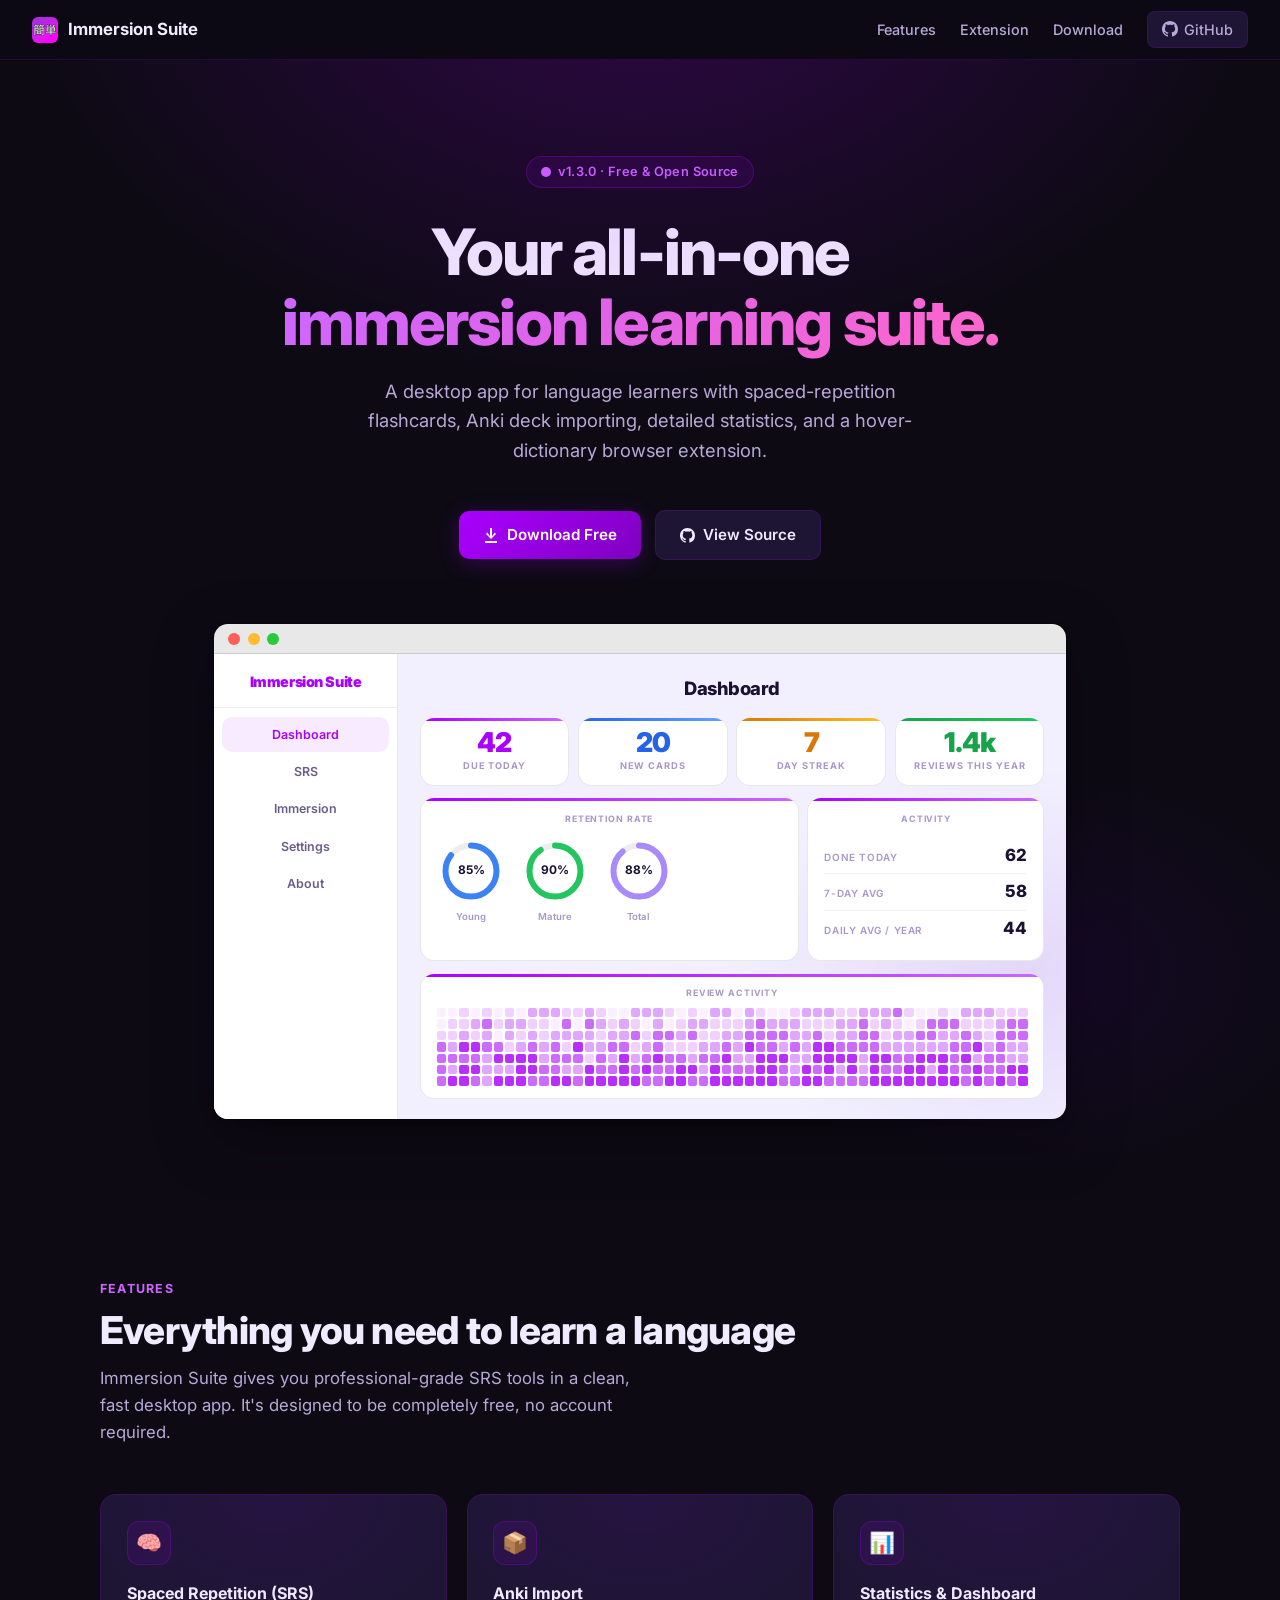
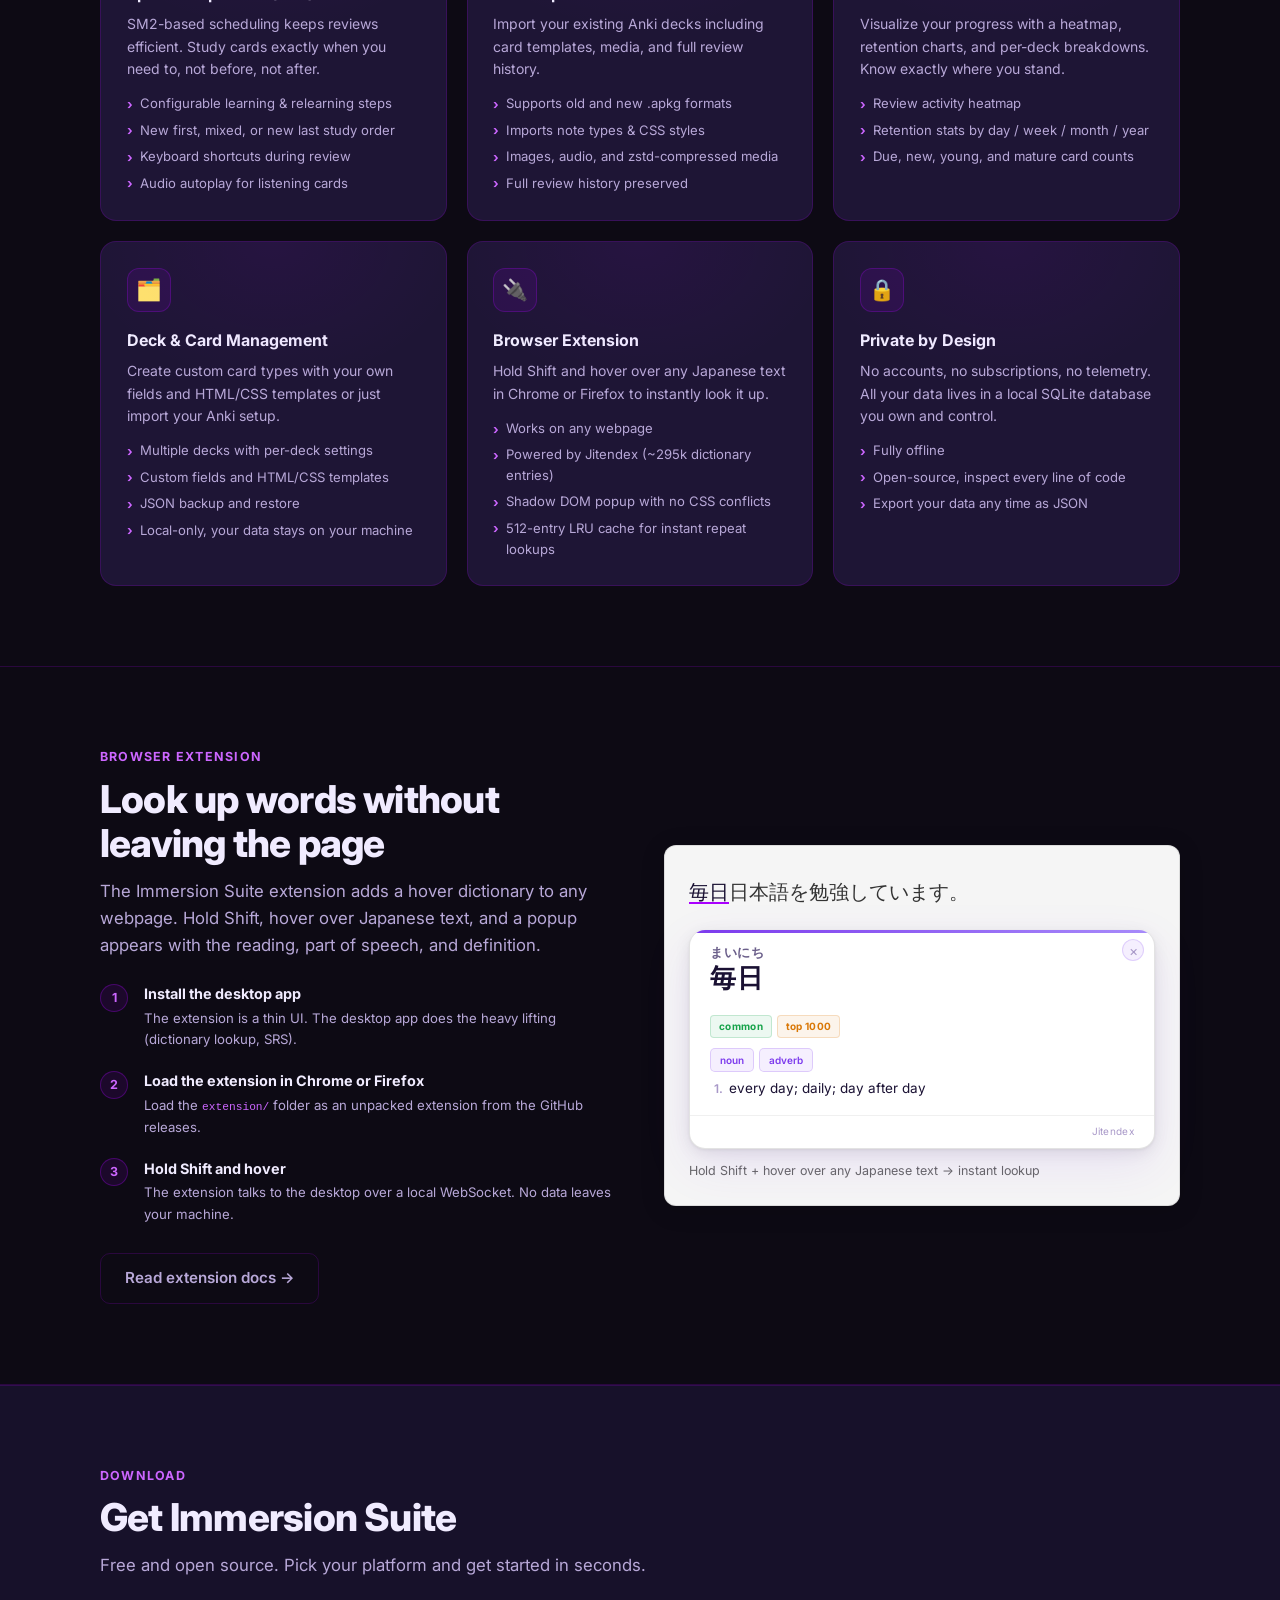
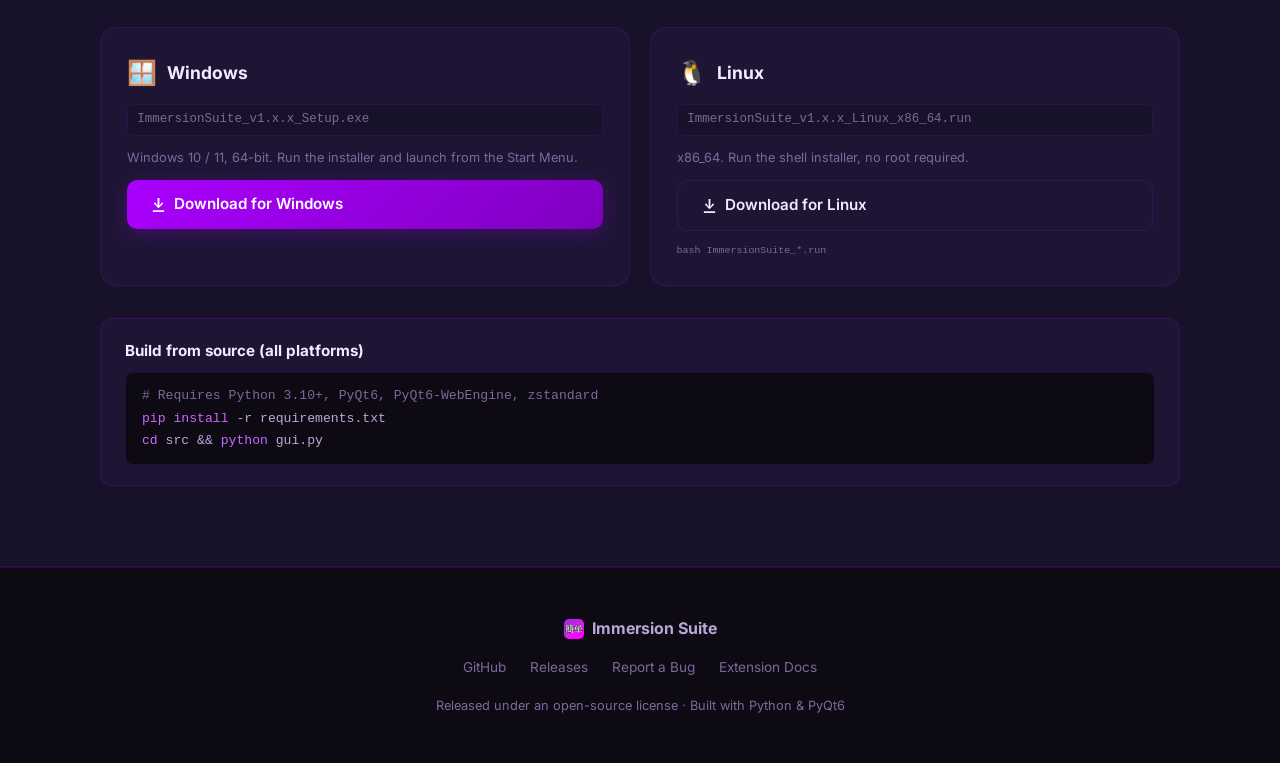
==== docs/index.html @ d0bc70f0 "Add docs site, enable two-button review, update UI Prepare v1.3.0 release: add a full docs site (doc" ====
<!DOCTYPE html>
<html lang="en">
<head>
  <meta charset="UTF-8" />
  <meta name="viewport" content="width=device-width, initial-scale=1.0" />
  <title>Immersion Suite: SRS &amp; Dictionary for Language Learners</title>
  <meta name="description" content="A free, open-source desktop app for language learners. Spaced-repetition flashcards, Anki import, statistics, and a hover dictionary browser extension." />
  <link rel="icon" href="icon.png" type="image/png" />
  <link rel="preconnect" href="https://fonts.googleapis.com" />
  <link rel="preconnect" href="https://fonts.gstatic.com" crossorigin />
  <link href="https://fonts.googleapis.com/css2?family=Inter:wght@400;500;600;700;800&display=swap" rel="stylesheet" />
  <style>
    :root {
      --accent:       #aa00ff;
      --accent-dark:  #7f00bf;
      --accent-light: #cc66ff;
      --accent-dim:   rgba(170, 0, 255, 0.10);
      --accent-glow:  rgba(170, 0, 255, 0.25);
      --bg:           #0d0a14;
      --bg-surface:   #17112a;
      --bg-card:      #1e1535;
      --bg-card-hover:#251a3e;
      --border:       rgba(170, 0, 255, 0.18);
      --text-1:       #f0ebff;
      --text-2:       #b8a8d8;
      --text-3:       #7a6a9a;
      --green:        #22c55e;
      --blue:         #60a5fa;
      --amber:        #fbbf24;
    }

    *, *::before, *::after { box-sizing: border-box; margin: 0; padding: 0; }

    html { scroll-behavior: smooth; }

    body {
      font-family: 'Inter', system-ui, sans-serif;
      background: var(--bg);
      color: var(--text-1);
      line-height: 1.6;
      -webkit-font-smoothing: antialiased;
    }

    a { color: var(--accent-light); text-decoration: none; }
    a:hover { text-decoration: underline; }

    /* ── NAV ── */
    nav {
      position: sticky;
      top: 0;
      z-index: 100;
      display: flex;
      align-items: center;
      justify-content: space-between;
      padding: 0 2rem;
      height: 60px;
      background: rgba(13, 10, 20, 0.85);
      backdrop-filter: blur(14px);
      -webkit-backdrop-filter: blur(14px);
      border-bottom: 1px solid var(--border);
    }

    .nav-brand {
      display: flex;
      align-items: center;
      gap: 0.6rem;
      font-weight: 700;
      font-size: 1.05rem;
      color: var(--text-1);
      text-decoration: none;
    }
    .nav-brand:hover { text-decoration: none; }

    .nav-links {
      display: flex;
      align-items: center;
      gap: 1.5rem;
      list-style: none;
    }
    .nav-links a {
      color: var(--text-2);
      font-size: 0.9rem;
      font-weight: 500;
      transition: color 0.15s;
    }
    .nav-links a:hover { color: var(--text-1); text-decoration: none; }

    .nav-github {
      display: flex;
      align-items: center;
      gap: 0.4rem;
      background: var(--bg-card);
      border: 1px solid var(--border);
      border-radius: 8px;
      padding: 0.35rem 0.85rem;
      font-size: 0.85rem;
      color: var(--text-2) !important;
      transition: border-color 0.15s, color 0.15s;
    }
    .nav-github:hover { border-color: var(--accent); color: var(--text-1) !important; }

    /* ── HERO ── */
    .hero {
      position: relative;
      overflow: hidden;
      text-align: center;
      padding: 6rem 1.5rem 5rem;
    }

    .hero-glow {
      position: absolute;
      inset: 0;
      background:
        radial-gradient(ellipse 70% 55% at 50% -10%, rgba(170, 0, 255, 0.22) 0%, transparent 70%),
        radial-gradient(ellipse 40% 30% at 80% 80%, rgba(100, 0, 200, 0.10) 0%, transparent 60%);
      pointer-events: none;
    }

    .hero-badge {
      display: inline-flex;
      align-items: center;
      gap: 0.4rem;
      background: var(--accent-dim);
      border: 1px solid rgba(170, 0, 255, 0.3);
      border-radius: 100px;
      padding: 0.3rem 0.9rem;
      font-size: 0.8rem;
      font-weight: 600;
      color: var(--accent-light);
      letter-spacing: 0.03em;
      margin-bottom: 1.8rem;
    }

    .hero h1 {
      font-size: clamp(2.4rem, 6vw, 4rem);
      font-weight: 800;
      line-height: 1.1;
      letter-spacing: -0.03em;
      margin-bottom: 1.2rem;
    }

    .hero h1 span {
      background: linear-gradient(135deg, var(--accent-light) 0%, #ff66cc 100%);
      -webkit-background-clip: text;
      -webkit-text-fill-color: transparent;
      background-clip: text;
    }

    .hero-sub {
      font-size: 1.15rem;
      color: var(--text-2);
      max-width: 560px;
      margin: 0 auto 2.8rem;
    }

    .btn-row {
      display: flex;
      align-items: center;
      justify-content: center;
      flex-wrap: wrap;
      gap: 0.9rem;
    }

    .btn {
      display: inline-flex;
      align-items: center;
      gap: 0.5rem;
      border-radius: 10px;
      padding: 0.75rem 1.5rem;
      font-size: 0.95rem;
      font-weight: 600;
      cursor: pointer;
      transition: transform 0.15s, box-shadow 0.15s, background 0.15s;
      text-decoration: none !important;
      border: none;
    }
    .btn:hover { transform: translateY(-2px); text-decoration: none !important; }

    .btn-primary {
      background: linear-gradient(135deg, var(--accent) 0%, #7f00bf 100%);
      color: #fff;
      box-shadow: 0 4px 20px var(--accent-glow);
    }
    .btn-primary:hover { box-shadow: 0 6px 28px rgba(170, 0, 255, 0.45); }

    .btn-secondary {
      background: var(--bg-card);
      color: var(--text-1);
      border: 1px solid var(--border);
    }
    .btn-secondary:hover { border-color: var(--accent); background: var(--bg-card-hover); }

    .btn-ghost {
      background: transparent;
      color: var(--text-2);
      border: 1px solid var(--border);
    }
    .btn-ghost:hover { color: var(--text-1); border-color: var(--text-3); }

    /* ── APP PREVIEW ── */
    .preview-wrap {
      margin: 4rem auto 0;
      max-width: 900px;
      padding: 0 1.5rem;
    }

    /* Outer window chrome */
    .preview-card {
      border-radius: 14px;
      overflow: hidden;
      box-shadow: 0 2px 6px rgba(0,0,0,0.10), 0 20px 60px rgba(0,0,0,0.38), 0 0 0 1px rgba(0,0,0,0.14);
    }

    .preview-bar {
      background: #e8e8e8;
      border-bottom: 1px solid rgba(0,0,0,0.12);
      padding: 0.52rem 0.9rem;
      display: flex;
      align-items: center;
      gap: 0.45rem;
    }

    .preview-dot { width: 12px; height: 12px; border-radius: 50%; }
    .dot-red   { background: #ff5f57; }
    .dot-amber { background: #febc2e; }
    .dot-green { background: #28c840; }

    /* App shell: sidebar + main */
    .preview-body {
      display: grid;
      grid-template-columns: 184px 1fr;
      min-height: 340px;
      background: #f2f0ff; /* real --bg */
    }

    /* Sidebar: white, right border */
    .preview-sidebar {
      background: #ffffff;
      border-right: 1.5px solid rgba(0,0,0,0.09);
      display: flex;
      flex-direction: column;
      overflow: hidden;
    }

    .preview-brand {
      font-size: 0.9rem;
      font-weight: 900;
      color: #aa00ff;
      letter-spacing: -0.03em;
      padding: 1rem 1rem 0.85rem;
      border-bottom: 1.5px solid rgba(0,0,0,0.07);
    }

    .preview-nav {
      padding: 0.6rem 0.5rem;
      display: flex;
      flex-direction: column;
      gap: 2px;
    }

    .preview-nav-item {
      border-radius: 10px;
      padding: 0.48rem 0.7rem;
      font-size: 0.78rem;
      font-weight: 600;
      color: #6b5f8a;
    }
    .preview-nav-item.active {
      background: rgba(170,0,255,0.08);
      color: #aa00ff;
    }

    /* Main content area */
    .preview-main {
      padding: 1.25rem 1.35rem;
      display: flex;
      flex-direction: column;
      gap: 0.8rem;
      overflow: hidden;
    }

    .preview-page-title {
      font-size: 1.15rem;
      font-weight: 800;
      color: #1a1133;
      letter-spacing: -0.03em;
      margin-bottom: 0.1rem;
    }

    /* KPI grid */
    .preview-kpi-grid {
      display: grid;
      grid-template-columns: repeat(4, 1fr);
      gap: 0.55rem;
    }

    .preview-kpi {
      background: #ffffff;
      border: 1.5px solid rgba(0,0,0,0.09);
      border-top: none;
      border-radius: 14px;
      padding: 0.7rem 0.85rem 0.65rem;
      position: relative;
      overflow: hidden;
    }
    .preview-kpi::before {
      content: '';
      position: absolute;
      top: 0; left: 0; right: 0;
      height: 3px;
      background: linear-gradient(90deg, var(--strip-a), var(--strip-b));
      border-radius: 14px 14px 0 0;
    }
    .preview-kpi.c-purple { --strip-a:#aa00ff; --strip-b:#cc66ff; }
    .preview-kpi.c-blue   { --strip-a:#2563eb; --strip-b:#60a5fa; }
    .preview-kpi.c-amber  { --strip-a:#d97706; --strip-b:#fbbf24; }
    .preview-kpi.c-green  { --strip-a:#16a34a; --strip-b:#22c55e; }

    .preview-kpi-val {
      font-size: 1.7rem;
      font-weight: 900;
      letter-spacing: -0.04em;
      line-height: 1;
      margin-bottom: 0.2rem;
    }
    .c-purple .preview-kpi-val { color: #aa00ff; }
    .c-blue   .preview-kpi-val { color: #2563eb; }
    .c-amber  .preview-kpi-val { color: #d97706; }
    .c-green  .preview-kpi-val { color: #16a34a; }

    .preview-kpi-label {
      font-size: 0.58rem;
      font-weight: 700;
      text-transform: uppercase;
      letter-spacing: 0.1em;
      color: #a898c8;
    }

    /* Two-column card row */
    .preview-card-row {
      display: grid;
      grid-template-columns: 1.6fr 1fr;
      gap: 0.55rem;
      flex: 1;
    }

    .preview-dash-card {
      background: #ffffff;
      border: 1.5px solid rgba(0,0,0,0.09);
      border-top: none;
      border-radius: 14px;
      padding: 0.85rem 1rem;
      position: relative;
      overflow: hidden;
    }
    .preview-dash-card::before {
      content: '';
      position: absolute;
      top: 0; left: 0; right: 0;
      height: 3px;
      background: linear-gradient(90deg, #aa00ff, #cc66ff);
      border-radius: 14px 14px 0 0;
    }

    .preview-card-title {
      font-size: 0.55rem;
      font-weight: 700;
      text-transform: uppercase;
      letter-spacing: 0.1em;
      color: #a898c8;
      margin-bottom: 0.7rem;
    }

    /* Retention rings */
    .preview-rings {
      display: flex;
      gap: 1rem;
      align-items: flex-start;
    }

    .preview-ring-wrap {
      display: flex;
      flex-direction: column;
      align-items: center;
      gap: 0.25rem;
    }

    .preview-ring-label {
      font-size: 0.6rem;
      color: #a898c8;
      font-weight: 600;
    }

    /* Activity card rows */
    .preview-activity-row {
      display: flex;
      justify-content: space-between;
      align-items: baseline;
      padding: 0.28rem 0;
      border-bottom: 1px solid rgba(0,0,0,0.05);
    }
    .preview-activity-row:last-child { border-bottom: none; }

    .preview-act-val {
      font-size: 1.05rem;
      font-weight: 800;
      color: #1a1133;
    }

    .preview-act-label {
      font-size: 0.62rem;
      color: #a898c8;
      font-weight: 600;
      text-transform: uppercase;
      letter-spacing: 0.06em;
    }

    /* Heatmap at bottom */
    .preview-heatmap-card {
      background: #ffffff;
      border: 1.5px solid rgba(0,0,0,0.09);
      border-top: none;
      border-radius: 14px;
      padding: 0.75rem 1rem;
      position: relative;
      overflow: hidden;
    }
    .preview-heatmap-card::before {
      content: '';
      position: absolute;
      top: 0; left: 0; right: 0;
      height: 3px;
      background: linear-gradient(90deg, #aa00ff, #cc66ff);
      border-radius: 14px 14px 0 0;
    }

    .preview-heatmap-label {
      font-size: 0.55rem;
      font-weight: 700;
      text-transform: uppercase;
      letter-spacing: 0.1em;
      color: #a898c8;
      margin-bottom: 0.5rem;
    }

    .heatmap-grid {
      display: grid;
      grid-template-columns: repeat(52, 1fr);
      gap: 2px;
    }

    .hm-cell {
      aspect-ratio: 1;
      border-radius: 2px;
      background: rgba(170,0,255,0.06);
    }

    /* ── SECTION ── */
    .section {
      padding: 5rem 1.5rem;
    }

    .section-inner {
      max-width: 1080px;
      margin: 0 auto;
    }

    .section-label {
      font-size: 0.78rem;
      font-weight: 700;
      letter-spacing: 0.1em;
      text-transform: uppercase;
      color: var(--accent-light);
      margin-bottom: 0.6rem;
    }

    .section-title {
      font-size: clamp(1.7rem, 3.5vw, 2.4rem);
      font-weight: 800;
      letter-spacing: -0.02em;
      line-height: 1.15;
      margin-bottom: 0.8rem;
    }

    .section-desc {
      color: var(--text-2);
      font-size: 1.05rem;
      max-width: 560px;
      margin-bottom: 3rem;
    }

    /* ── FEATURE GRID ── */
    .feature-grid {
      display: grid;
      grid-template-columns: repeat(auto-fit, minmax(260px, 1fr));
      gap: 1.25rem;
    }

    .feature-card {
      background: var(--bg-card);
      border: 1px solid var(--border);
      border-radius: 16px;
      padding: 1.6rem;
      transition: border-color 0.2s, background 0.2s, transform 0.2s;
      position: relative;
      overflow: hidden;
    }
    .feature-card::before {
      content: '';
      position: absolute;
      inset: 0;
      background: radial-gradient(ellipse 80% 60% at 50% 0%, rgba(170,0,255,0.06) 0%, transparent 70%);
      pointer-events: none;
    }
    .feature-card:hover {
      border-color: rgba(170,0,255,0.35);
      background: var(--bg-card-hover);
      transform: translateY(-3px);
    }

    .feature-icon {
      width: 44px; height: 44px;
      border-radius: 12px;
      background: var(--accent-dim);
      border: 1px solid rgba(170,0,255,0.25);
      display: flex;
      align-items: center;
      justify-content: center;
      font-size: 1.3rem;
      margin-bottom: 1rem;
    }

    .feature-title {
      font-size: 1rem;
      font-weight: 700;
      color: var(--text-1);
      margin-bottom: 0.45rem;
    }

    .feature-desc {
      font-size: 0.875rem;
      color: var(--text-2);
      line-height: 1.6;
    }

    .feature-list {
      list-style: none;
      margin-top: 0.8rem;
      display: flex;
      flex-direction: column;
      gap: 0.3rem;
    }
    .feature-list li {
      font-size: 0.82rem;
      color: var(--text-2);
      display: flex;
      align-items: flex-start;
      gap: 0.45rem;
    }
    .feature-list li::before {
      content: '›';
      color: var(--accent-light);
      font-weight: 700;
      flex-shrink: 0;
      margin-top: 0.05em;
    }

    /* ── EXTENSION SECTION ── */
    .ext-grid {
      display: grid;
      grid-template-columns: 1fr 1fr;
      gap: 3rem;
      align-items: center;
    }

    /* Demo context area around the popup */
    .ext-demo {
      background: #f5f5f5;
      border: 1px solid rgba(0,0,0,0.10);
      border-radius: 12px;
      padding: 1.5rem;
      box-shadow: 0 4px 24px rgba(0,0,0,0.15);
      font-family: 'Inter', system-ui, sans-serif;
    }

    .ext-demo-text {
      font-size: 1.25rem;
      line-height: 2.2;
      color: #333;
      margin-bottom: 1rem;
    }

    .ext-demo-text .highlight {
      color: #1a1133;
      text-decoration: underline;
      text-decoration-color: #aa00ff;
      text-underline-offset: 3px;
      cursor: default;
    }

    /* The real popup matches POPUP_CSS from content.js exactly */
    .popup-mock {
      background: #ffffff;
      border: 1.5px solid rgba(0,0,0,0.11);
      border-top: none;
      border-radius: 16px;
      overflow: hidden;
      box-shadow:
        0 1px 3px rgba(0,0,0,0.06),
        0 4px 16px rgba(0,0,0,0.08),
        0 16px 48px rgba(124,58,237,0.10);
      position: relative;
      font-size: 14px;
      color: #1a1133;
    }
    .popup-mock::before {
      content: '';
      position: absolute;
      top: 0; left: 0; right: 0;
      height: 3px;
      background: linear-gradient(90deg, #7c3aed, #a78bfa);
    }

    .popup-entry {
      padding: 14px 20px 16px;
    }

    .popup-close {
      position: absolute;
      top: 9px; right: 10px;
      width: 22px; height: 22px;
      background: rgba(124,58,237,0.08);
      border: 1px solid rgba(124,58,237,0.18);
      border-radius: 50%;
      color: #a898c8;
      font-size: 14px;
      line-height: 22px;
      text-align: center;
      cursor: default;
    }

    .popup-kanji-row {
      display: flex;
      align-items: flex-end;
      gap: 10px;
      margin-bottom: 8px;
    }

    .popup-headword {
      font-size: 26px;
      font-weight: 700;
      color: #1a1133;
      letter-spacing: 0.02em;
      line-height: 2.2;
    }

    .popup-headword ruby {
      ruby-position: over;
    }

    .popup-headword ruby rt {
      font-size: 13px;
      font-weight: 600;
      color: #6b5f8a;
      letter-spacing: 0.04em;
      margin-bottom: 6px;
    }

    .popup-reason {
      display: inline-block;
      padding: 2px 8px 3px;
      font-size: 10px;
      font-weight: 600;
      color: #7c3aed;
      background: rgba(124,58,237,0.08);
      border: 1px solid rgba(124,58,237,0.18);
      border-radius: 5px;
      letter-spacing: 0.03em;
    }

    .popup-tags {
      display: flex;
      gap: 5px;
      margin-bottom: 10px;
    }

    .popup-tag {
      font-size: 10px;
      font-weight: 700;
      padding: 2px 8px 3px;
      border-radius: 4px;
      letter-spacing: 0.03em;
    }
    .popup-tag.common { color: #16a34a; background: rgba(22,163,74,0.08); border: 1px solid rgba(22,163,74,0.20); }
    .popup-tag.freq   { color: #d97706; background: rgba(217,119,6,0.08);  border: 1px solid rgba(217,119,6,0.20); }

    .popup-pos-row {
      display: flex;
      gap: 5px;
      margin-bottom: 6px;
    }

    .popup-pos {
      font-size: 10px;
      font-weight: 600;
      color: #7c3aed;
      padding: 3px 9px;
      background: rgba(124,58,237,0.08);
      border: 1px solid rgba(124,58,237,0.20);
      border-radius: 5px;
      text-transform: lowercase;
    }

    .popup-gloss-list {
      display: flex;
      flex-direction: column;
      gap: 2px;
    }

    .popup-gloss {
      font-size: 13.5px;
      color: #1a1133;
      line-height: 1.55;
      padding-left: 4px;
    }

    .popup-gloss-num {
      color: #a898c8;
      font-size: 12px;
      font-weight: 600;
      margin-right: 2px;
    }

    .popup-source {
      padding: 7px 20px 9px;
      font-size: 10px;
      color: #a898c8;
      text-align: right;
      letter-spacing: 0.03em;
      border-top: 1px solid rgba(0,0,0,0.06);
    }

    .ext-steps {
      display: flex;
      flex-direction: column;
      gap: 1.2rem;
      margin-top: 1rem;
    }

    .ext-step {
      display: flex;
      gap: 1rem;
      align-items: flex-start;
    }

    .step-num {
      width: 28px; height: 28px;
      border-radius: 50%;
      background: var(--accent-dim);
      border: 1px solid rgba(170,0,255,0.3);
      color: var(--accent-light);
      font-size: 0.78rem;
      font-weight: 700;
      display: flex;
      align-items: center;
      justify-content: center;
      flex-shrink: 0;
      margin-top: 0.1em;
    }

    .step-body strong {
      display: block;
      font-size: 0.9rem;
      color: var(--text-1);
      margin-bottom: 0.15rem;
    }

    .step-body p {
      font-size: 0.825rem;
      color: var(--text-2);
    }

    /* ── DOWNLOAD ── */
    .download-section {
      background: var(--bg-surface);
      border-top: 1px solid var(--border);
      border-bottom: 1px solid var(--border);
    }

    .download-grid {
      display: grid;
      grid-template-columns: repeat(auto-fit, minmax(240px, 1fr));
      gap: 1.25rem;
      margin-top: 2.5rem;
    }

    .download-card {
      background: var(--bg-card);
      border: 1px solid var(--border);
      border-radius: 16px;
      padding: 1.6rem;
      display: flex;
      flex-direction: column;
      gap: 0.75rem;
      transition: border-color 0.2s, transform 0.2s;
    }
    .download-card:hover {
      border-color: rgba(170,0,255,0.35);
      transform: translateY(-2px);
    }

    .dl-platform {
      display: flex;
      align-items: center;
      gap: 0.65rem;
      font-size: 1.1rem;
      font-weight: 700;
      color: var(--text-1);
    }

    .dl-icon {
      font-size: 1.5rem;
    }

    .dl-file {
      font-family: 'Courier New', monospace;
      font-size: 0.78rem;
      color: var(--text-3);
      background: var(--bg-surface);
      border: 1px solid var(--border);
      border-radius: 6px;
      padding: 0.3rem 0.6rem;
    }

    .dl-note {
      font-size: 0.8rem;
      color: var(--text-3);
    }

    /* ── SOURCE ── */
    .source-block {
      background: var(--bg-card);
      border: 1px solid var(--border);
      border-radius: 12px;
      padding: 1.25rem 1.5rem;
      margin-top: 2rem;
    }

    .source-block h3 {
      font-size: 0.95rem;
      font-weight: 700;
      color: var(--text-1);
      margin-bottom: 0.6rem;
    }

    .code-block {
      background: var(--bg);
      border: 1px solid var(--border);
      border-radius: 8px;
      padding: 0.75rem 1rem;
      font-family: 'Courier New', monospace;
      font-size: 0.82rem;
      color: var(--text-2);
      overflow-x: auto;
      line-height: 1.7;
    }

    .code-block .cmd { color: var(--accent-light); }
    .code-block .cmt { color: var(--text-3); }

    /* ── FOOTER ── */
    footer {
      padding: 3rem 1.5rem;
      text-align: center;
      border-top: 1px solid var(--border);
    }

    .footer-logo {
      display: inline-flex;
      align-items: center;
      gap: 0.5rem;
      font-weight: 700;
      font-size: 1rem;
      color: var(--text-2);
      margin-bottom: 0.75rem;
    }

    .footer-links {
      display: flex;
      justify-content: center;
      gap: 1.5rem;
      list-style: none;
      margin-bottom: 1rem;
    }

    .footer-links a {
      font-size: 0.85rem;
      color: var(--text-3);
    }
    .footer-links a:hover { color: var(--text-2); }

    .footer-copy {
      font-size: 0.8rem;
      color: var(--text-3);
    }

    /* ── UTILITIES ── */
    .divider { border: none; border-top: 1px solid var(--border); margin: 0; }

    .tag {
      display: inline-flex;
      align-items: center;
      gap: 0.3rem;
      background: var(--accent-dim);
      border: 1px solid rgba(170,0,255,0.2);
      color: var(--accent-light);
      border-radius: 6px;
      padding: 0.15rem 0.55rem;
      font-size: 0.75rem;
      font-weight: 600;
    }

    /* ── RESPONSIVE ── */
    @media (max-width: 720px) {
      nav { padding: 0 1rem; }
      .nav-links { gap: 0.9rem; }

      .preview-body { grid-template-columns: 1fr; }
      .preview-sidebar { display: none; }

      .ext-grid { grid-template-columns: 1fr; }
      .ext-demo { order: -1; }
    }
  </style>
</head>
<body>

<!-- ── NAV ── -->
<nav>
  <a class="nav-brand" href="#">
    <img src="icon.png" width="26" height="26" alt="" style="border-radius:6px;" />
    Immersion Suite
  </a>
  <ul class="nav-links">
    <li><a href="#features">Features</a></li>
    <li><a href="#extension">Extension</a></li>
    <li><a href="#download">Download</a></li>
    <li>
      <a class="nav-github" href="https://github.com/Mezuna-dev/Immersion-Suite" target="_blank" rel="noopener">
        <svg width="16" height="16" viewBox="0 0 16 16" fill="currentColor" aria-hidden="true">
          <path d="M8 0C3.58 0 0 3.58 0 8c0 3.54 2.29 6.53 5.47 7.59.4.07.55-.17.55-.38
          0-.19-.01-.82-.01-1.49-2.01.37-2.53-.49-2.69-.94-.09-.23-.48-.94-.82-1.13-.28-.15-.68-.52
          -.01-.53.63-.01 1.08.58 1.23.82.72 1.21 1.87.87 2.33.66.07-.52.28-.87.51-1.07-1.78-.2
          -3.64-.89-3.64-3.95 0-.87.31-1.59.82-2.15-.08-.2-.36-1.02.08-2.12 0 0 .67-.21 2.2.82
          .64-.18 1.32-.27 2-.27.68 0 1.36.09 2 .27 1.53-1.04 2.2-.82 2.2-.82.44 1.1.16 1.92.08
          2.12.51.56.82 1.27.82 2.15 0 3.07-1.87 3.75-3.65 3.95.29.25.54.73.54 1.48 0 1.07-.01
          1.93-.01 2.2 0 .21.15.46.55.38A8.013 8.013 0 0016 8c0-4.42-3.58-8-8-8z"/>
        </svg>
        GitHub
      </a>
    </li>
  </ul>
</nav>

<!-- ── HERO ── -->
<section class="hero">
  <div class="hero-glow" aria-hidden="true"></div>

  <div class="hero-badge">
    <svg width="10" height="10" viewBox="0 0 10 10" fill="currentColor" aria-hidden="true">
      <circle cx="5" cy="5" r="5"/>
    </svg>
    v1.3.0 · Free &amp; Open Source
  </div>

  <h1>Your all-in-one<br><span>immersion learning suite.</span></h1>

  <p class="hero-sub">
    A desktop app for language learners with spaced-repetition flashcards,
    Anki deck importing, detailed statistics, and a hover-dictionary browser extension.
  </p>

  <div class="btn-row">
    <a class="btn btn-primary" href="#download">
      <svg width="16" height="16" viewBox="0 0 16 16" fill="currentColor" aria-hidden="true">
        <path d="M8 12l-5-5 1.4-1.4L7 9.2V1h2v8.2l2.6-3.6L13 7l-5 5zm-6 2h12v2H2v-2z"/>
      </svg>
      Download Free
    </a>
    <a class="btn btn-secondary" href="https://github.com/Mezuna-dev/Immersion-Suite" target="_blank" rel="noopener">
      <svg width="15" height="15" viewBox="0 0 16 16" fill="currentColor" aria-hidden="true">
        <path d="M8 0C3.58 0 0 3.58 0 8c0 3.54 2.29 6.53 5.47 7.59.4.07.55-.17.55-.38
        0-.19-.01-.82-.01-1.49-2.01.37-2.53-.49-2.69-.94-.09-.23-.48-.94-.82-1.13-.28-.15-.68-.52
        -.01-.53.63-.01 1.08.58 1.23.82.72 1.21 1.87.87 2.33.66.07-.52.28-.87.51-1.07-1.78-.2
        -3.64-.89-3.64-3.95 0-.87.31-1.59.82-2.15-.08-.2-.36-1.02.08-2.12 0 0 .67-.21 2.2.82
        .64-.18 1.32-.27 2-.27.68 0 1.36.09 2 .27 1.53-1.04 2.2-.82 2.2-.82.44 1.1.16 1.92.08
        2.12.51.56.82 1.27.82 2.15 0 3.07-1.87 3.75-3.65 3.95.29.25.54.73.54 1.48 0 1.07-.01
        1.93-.01 2.2 0 .21.15.46.55.38A8.013 8.013 0 0016 8c0-4.42-3.58-8-8-8z"/>
      </svg>
      View Source
    </a>
  </div>

  <!-- App preview -->
  <div class="preview-wrap" aria-hidden="true">
    <div class="preview-card">
      <!-- macOS-style title bar -->
      <div class="preview-bar">
        <div class="preview-dot dot-red"></div>
        <div class="preview-dot dot-amber"></div>
        <div class="preview-dot dot-green"></div>
      </div>
      <!-- App shell -->
      <div class="preview-body">
        <!-- White sidebar -->
        <div class="preview-sidebar">
          <div class="preview-brand">Immersion Suite</div>
          <div class="preview-nav">
            <div class="preview-nav-item active">Dashboard</div>
            <div class="preview-nav-item">SRS</div>
            <div class="preview-nav-item">Immersion</div>
            <div class="preview-nav-item">Settings</div>
            <div class="preview-nav-item">About</div>
          </div>
        </div>
        <!-- Lavender main area -->
        <div class="preview-main">
          <div class="preview-page-title">Dashboard</div>

          <!-- 4-card KPI row -->
          <div class="preview-kpi-grid">
            <div class="preview-kpi c-purple">
              <div class="preview-kpi-val">42</div>
              <div class="preview-kpi-label">Due Today</div>
            </div>
            <div class="preview-kpi c-blue">
              <div class="preview-kpi-val">20</div>
              <div class="preview-kpi-label">New Cards</div>
            </div>
            <div class="preview-kpi c-amber">
              <div class="preview-kpi-val">7</div>
              <div class="preview-kpi-label">Day Streak</div>
            </div>
            <div class="preview-kpi c-green">
              <div class="preview-kpi-val">1.4k</div>
              <div class="preview-kpi-label">Reviews This Year</div>
            </div>
          </div>

          <!-- Retention + Activity cards -->
          <div class="preview-card-row">
            <!-- Retention card with SVG rings -->
            <div class="preview-dash-card">
              <div class="preview-card-title">Retention Rate</div>
              <div class="preview-rings">
                <div class="preview-ring-wrap">
                  <svg viewBox="0 0 80 80" width="68" height="68">
                    <circle cx="40" cy="40" r="30" fill="none" stroke="rgba(0,0,0,0.07)" stroke-width="7"/>
                    <circle cx="40" cy="40" r="30" fill="none" stroke="#3b82f6" stroke-width="7"
                      stroke-dasharray="188.5" stroke-dashoffset="28" stroke-linecap="round"
                      transform="rotate(-90 40 40)"/>
                    <text x="40" y="44" text-anchor="middle" font-size="14" font-weight="700" fill="#1a1133" font-family="Inter,sans-serif">85%</text>
                  </svg>
                  <div class="preview-ring-label">Young</div>
                </div>
                <div class="preview-ring-wrap">
                  <svg viewBox="0 0 80 80" width="68" height="68">
                    <circle cx="40" cy="40" r="30" fill="none" stroke="rgba(0,0,0,0.07)" stroke-width="7"/>
                    <circle cx="40" cy="40" r="30" fill="none" stroke="#22c55e" stroke-width="7"
                      stroke-dasharray="188.5" stroke-dashoffset="19" stroke-linecap="round"
                      transform="rotate(-90 40 40)"/>
                    <text x="40" y="44" text-anchor="middle" font-size="14" font-weight="700" fill="#1a1133" font-family="Inter,sans-serif">90%</text>
                  </svg>
                  <div class="preview-ring-label">Mature</div>
                </div>
                <div class="preview-ring-wrap">
                  <svg viewBox="0 0 80 80" width="68" height="68">
                    <circle cx="40" cy="40" r="30" fill="none" stroke="rgba(0,0,0,0.07)" stroke-width="7"/>
                    <circle cx="40" cy="40" r="30" fill="none" stroke="#a78bfa" stroke-width="7"
                      stroke-dasharray="188.5" stroke-dashoffset="22" stroke-linecap="round"
                      transform="rotate(-90 40 40)"/>
                    <text x="40" y="44" text-anchor="middle" font-size="14" font-weight="700" fill="#1a1133" font-family="Inter,sans-serif">88%</text>
                  </svg>
                  <div class="preview-ring-label">Total</div>
                </div>
              </div>
            </div>

            <!-- Activity card -->
            <div class="preview-dash-card">
              <div class="preview-card-title">Activity</div>
              <div class="preview-activity-row">
                <div class="preview-act-label">Done Today</div>
                <div class="preview-act-val">62</div>
              </div>
              <div class="preview-activity-row">
                <div class="preview-act-label">7-Day Avg</div>
                <div class="preview-act-val">58</div>
              </div>
              <div class="preview-activity-row">
                <div class="preview-act-label">Daily Avg / Year</div>
                <div class="preview-act-val">44</div>
              </div>
            </div>
          </div>

          <!-- Heatmap card -->
          <div class="preview-heatmap-card">
            <div class="preview-heatmap-label">Review Activity</div>
            <div class="heatmap-grid" id="heatmap"></div>
          </div>
        </div>
      </div>
    </div>
  </div>
</section>

<!-- ── FEATURES ── -->
<section class="section" id="features">
  <div class="section-inner">
    <div class="section-label">Features</div>
    <h2 class="section-title">Everything you need to learn a language</h2>
    <p class="section-desc">
      Immersion Suite gives you professional-grade SRS tools in a clean, fast desktop app. It's designed to be
      completely free, no account required.
    </p>

    <div class="feature-grid">
      <div class="feature-card">
        <div class="feature-icon">🧠</div>
        <div class="feature-title">Spaced Repetition (SRS)</div>
        <div class="feature-desc">
          SM2-based scheduling keeps reviews efficient. Study cards exactly when you need to,
          not before, not after.
        </div>
        <ul class="feature-list">
          <li>Configurable learning &amp; relearning steps</li>
          <li>New first, mixed, or new last study order</li>
          <li>Keyboard shortcuts during review</li>
          <li>Audio autoplay for listening cards</li>
        </ul>
      </div>

      <div class="feature-card">
        <div class="feature-icon">📦</div>
        <div class="feature-title">Anki Import</div>
        <div class="feature-desc">
          Import your existing Anki decks including card templates, media, and full
          review history.
        </div>
        <ul class="feature-list">
          <li>Supports old and new .apkg formats</li>
          <li>Imports note types &amp; CSS styles</li>
          <li>Images, audio, and zstd-compressed media</li>
          <li>Full review history preserved</li>
        </ul>
      </div>

      <div class="feature-card">
        <div class="feature-icon">📊</div>
        <div class="feature-title">Statistics &amp; Dashboard</div>
        <div class="feature-desc">
          Visualize your progress with a heatmap, retention charts, and per-deck breakdowns.
          Know exactly where you stand.
        </div>
        <ul class="feature-list">
          <li>Review activity heatmap</li>
          <li>Retention stats by day / week / month / year</li>
          <li>Due, new, young, and mature card counts</li>
        </ul>
      </div>

      <div class="feature-card">
        <div class="feature-icon">🗂️</div>
        <div class="feature-title">Deck &amp; Card Management</div>
        <div class="feature-desc">
          Create custom card types with your own fields and HTML/CSS templates or just
          import your Anki setup.
        </div>
        <ul class="feature-list">
          <li>Multiple decks with per-deck settings</li>
          <li>Custom fields and HTML/CSS templates</li>
          <li>JSON backup and restore</li>
          <li>Local-only, your data stays on your machine</li>
        </ul>
      </div>

      <div class="feature-card">
        <div class="feature-icon">🔌</div>
        <div class="feature-title">Browser Extension</div>
        <div class="feature-desc">
          Hold Shift and hover over any Japanese text in Chrome or Firefox to instantly
          look it up.
        </div>
        <ul class="feature-list">
          <li>Works on any webpage</li>
          <li>Powered by Jitendex (~295k dictionary entries)</li>
          <li>Shadow DOM popup with no CSS conflicts</li>
          <li>512-entry LRU cache for instant repeat lookups</li>
        </ul>
      </div>

      <div class="feature-card">
        <div class="feature-icon">🔒</div>
        <div class="feature-title">Private by Design</div>
        <div class="feature-desc">
          No accounts, no subscriptions, no telemetry. All your data lives in a local
          SQLite database you own and control.
        </div>
        <ul class="feature-list">
          <li>Fully offline</li>
          <li>Open-source, inspect every line of code</li>
          <li>Export your data any time as JSON</li>
        </ul>
      </div>
    </div>
  </div>
</section>

<hr class="divider" />

<!-- ── BROWSER EXTENSION ── -->
<section class="section" id="extension">
  <div class="section-inner">
    <div class="ext-grid">
      <div>
        <div class="section-label">Browser Extension</div>
        <h2 class="section-title">Look up words without leaving the page</h2>
        <p class="section-desc" style="margin-bottom:1.5rem;">
          The Immersion Suite extension adds a hover dictionary to any webpage. Hold Shift,
          hover over Japanese text, and a popup appears with the reading, part of speech, and definition.
        </p>

        <div class="ext-steps">
          <div class="ext-step">
            <div class="step-num">1</div>
            <div class="step-body">
              <strong>Install the desktop app</strong>
              <p>The extension is a thin UI. The desktop app does the heavy lifting (dictionary lookup, SRS).</p>
            </div>
          </div>
          <div class="ext-step">
            <div class="step-num">2</div>
            <div class="step-body">
              <strong>Load the extension in Chrome or Firefox</strong>
              <p>Load the <code style="color:var(--accent-light);font-size:0.85em;">extension/</code> folder as an unpacked extension from the GitHub releases.</p>
            </div>
          </div>
          <div class="ext-step">
            <div class="step-num">3</div>
            <div class="step-body">
              <strong>Hold Shift and hover</strong>
              <p>The extension talks to the desktop over a local WebSocket. No data leaves your machine.</p>
            </div>
          </div>
        </div>

        <div style="margin-top:1.8rem;">
          <a class="btn btn-ghost" href="https://github.com/Mezuna-dev/Immersion-Suite/blob/main/docs/browser-extension.md" target="_blank" rel="noopener">
            Read extension docs →
          </a>
        </div>
      </div>

      <div class="ext-demo">
        <!-- Sample Japanese text on a simulated webpage -->
        <p class="ext-demo-text">
          <span class="highlight">毎日</span>日本語を勉強しています。
        </p>
        <!-- The popup, styled to match POPUP_CSS in content.js exactly -->
        <div class="popup-mock">
          <div class="popup-close">×</div>
          <div class="popup-entry">
            <div class="popup-kanji-row">
              <div class="popup-headword">
                <ruby>毎日<rt>まいにち</rt></ruby>
              </div>
            </div>
            <div class="popup-tags">
              <span class="popup-tag common">common</span>
              <span class="popup-tag freq">top 1000</span>
            </div>
            <div class="popup-pos-row">
              <span class="popup-pos">noun</span>
              <span class="popup-pos">adverb</span>
            </div>
            <div class="popup-gloss-list">
              <div class="popup-gloss"><span class="popup-gloss-num">1.</span> every day; daily; day after day</div>
            </div>
          </div>
          <div class="popup-source">Jitendex</div>
        </div>
        <p style="font-size:0.78rem;color:#666;margin-top:0.75rem;">
          Hold Shift + hover over any Japanese text → instant lookup
        </p>
      </div>
    </div>
  </div>
</section>

<hr class="divider" />

<!-- ── DOWNLOAD ── -->
<section class="section download-section" id="download">
  <div class="section-inner">
    <div class="section-label">Download</div>
    <h2 class="section-title">Get Immersion Suite</h2>
    <p class="section-desc">
      Free and open source. Pick your platform and get started in seconds.
    </p>

    <div class="download-grid">
      <div class="download-card">
        <div class="dl-platform">
          <span class="dl-icon">🪟</span> Windows
        </div>
        <div class="dl-file">ImmersionSuite_v1.x.x_Setup.exe</div>
        <p class="dl-note">Windows 10 / 11, 64-bit. Run the installer and launch from the Start Menu.</p>
        <a class="btn btn-primary" href="https://github.com/Mezuna-dev/Immersion-Suite/releases/latest" target="_blank" rel="noopener">
          <svg width="15" height="15" viewBox="0 0 16 16" fill="currentColor" aria-hidden="true">
            <path d="M8 12l-5-5 1.4-1.4L7 9.2V1h2v8.2l2.6-3.6L13 7l-5 5zm-6 2h12v2H2v-2z"/>
          </svg>
          Download for Windows
        </a>
      </div>

      <div class="download-card">
        <div class="dl-platform">
          <span class="dl-icon">🐧</span> Linux
        </div>
        <div class="dl-file">ImmersionSuite_v1.x.x_Linux_x86_64.run</div>
        <p class="dl-note">x86_64. Run the shell installer, no root required.</p>
        <a class="btn btn-secondary" href="https://github.com/Mezuna-dev/Immersion-Suite/releases/latest" target="_blank" rel="noopener">
          <svg width="15" height="15" viewBox="0 0 16 16" fill="currentColor" aria-hidden="true">
            <path d="M8 12l-5-5 1.4-1.4L7 9.2V1h2v8.2l2.6-3.6L13 7l-5 5zm-6 2h12v2H2v-2z"/>
          </svg>
          Download for Linux
        </a>
        <div class="dl-note" style="margin-top:-0.25rem;">
          <code style="font-size:0.78em;color:var(--text-3);">bash ImmersionSuite_*.run</code>
        </div>
      </div>
    </div>

    <!-- Build from source -->
    <div class="source-block">
      <h3>Build from source (all platforms)</h3>
      <div class="code-block">
        <span class="cmt"># Requires Python 3.10+, PyQt6, PyQt6-WebEngine, zstandard</span><br>
        <span class="cmd">pip install</span> -r requirements.txt<br>
        <span class="cmd">cd</span> src &amp;&amp; <span class="cmd">python</span> gui.py
      </div>
    </div>
  </div>
</section>

<!-- ── FOOTER ── -->
<footer>
  <div class="footer-logo">
    <img src="icon.png" width="20" height="20" alt="" style="border-radius:5px;" />
    Immersion Suite
  </div>
  <ul class="footer-links">
    <li><a href="https://github.com/Mezuna-dev/Immersion-Suite" target="_blank" rel="noopener">GitHub</a></li>
    <li><a href="https://github.com/Mezuna-dev/Immersion-Suite/releases" target="_blank" rel="noopener">Releases</a></li>
    <li><a href="https://github.com/Mezuna-dev/Immersion-Suite/issues" target="_blank" rel="noopener">Report a Bug</a></li>
    <li><a href="https://github.com/Mezuna-dev/Immersion-Suite/blob/main/docs/browser-extension.md" target="_blank" rel="noopener">Extension Docs</a></li>
  </ul>
  <p class="footer-copy">
    Released under an open-source license · Built with Python &amp; PyQt6
  </p>
</footer>

<script>
  // Generate heatmap cells: 52 weeks x 7 days, purple shades on white
  (function () {
    const grid = document.getElementById('heatmap');
    if (!grid) return;
    const shades = [
      'rgba(170,0,255,0.06)',
      'rgba(170,0,255,0.18)',
      'rgba(170,0,255,0.35)',
      'rgba(170,0,255,0.58)',
      'rgba(170,0,255,0.82)',
    ];
    const weeks = 52;
    const days  = 7;
    let s = 42;
    function rand() { s = (s * 1664525 + 1013904223) & 0xffffffff; return (s >>> 0) / 0xffffffff; }

    for (let w = 0; w < weeks; w++) {
      for (let d = 0; d < days; d++) {
        const cell = document.createElement('div');
        cell.className = 'hm-cell';
        const base  = (w / weeks) * 0.65;
        const noise = rand() * 0.55;
        const level = Math.min(4, Math.floor((base + noise) * 5));
        cell.style.background = shades[level];
        grid.appendChild(cell);
      }
    }
  })();
</script>

</body>
</html>
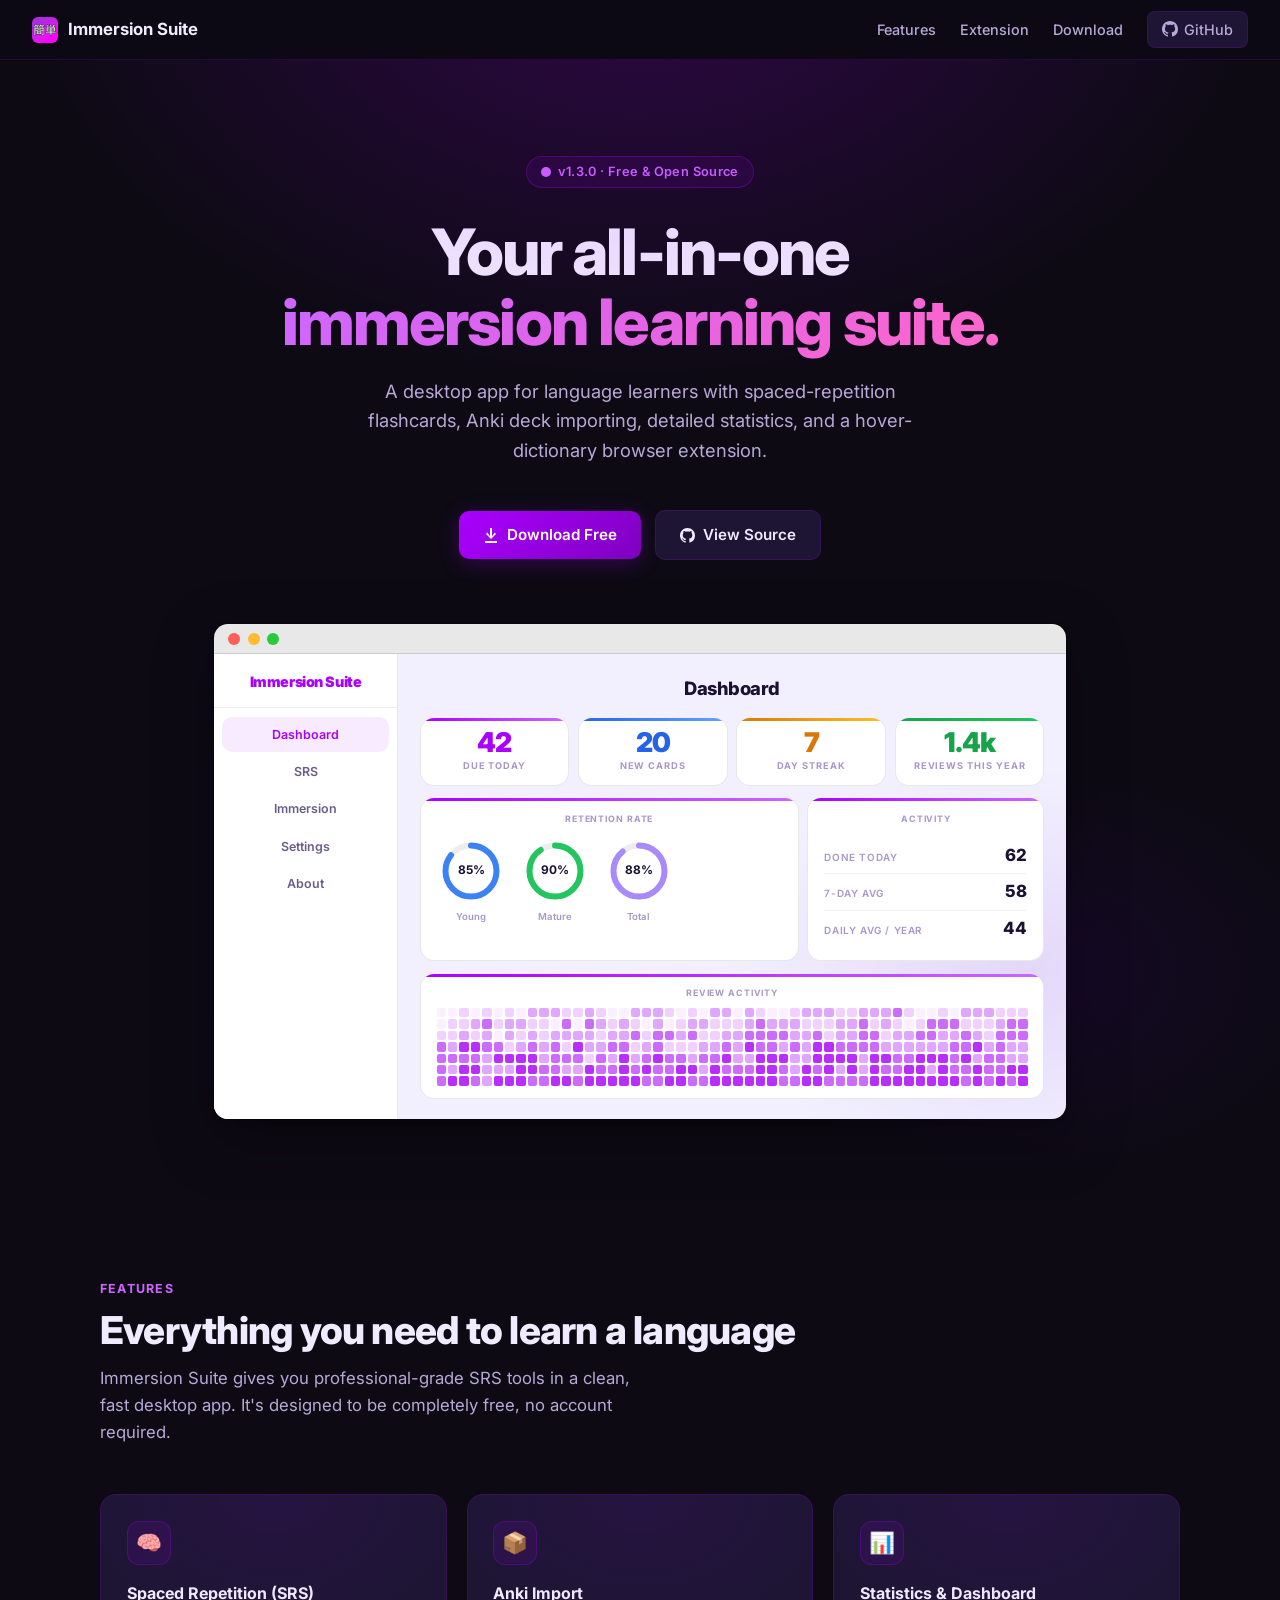
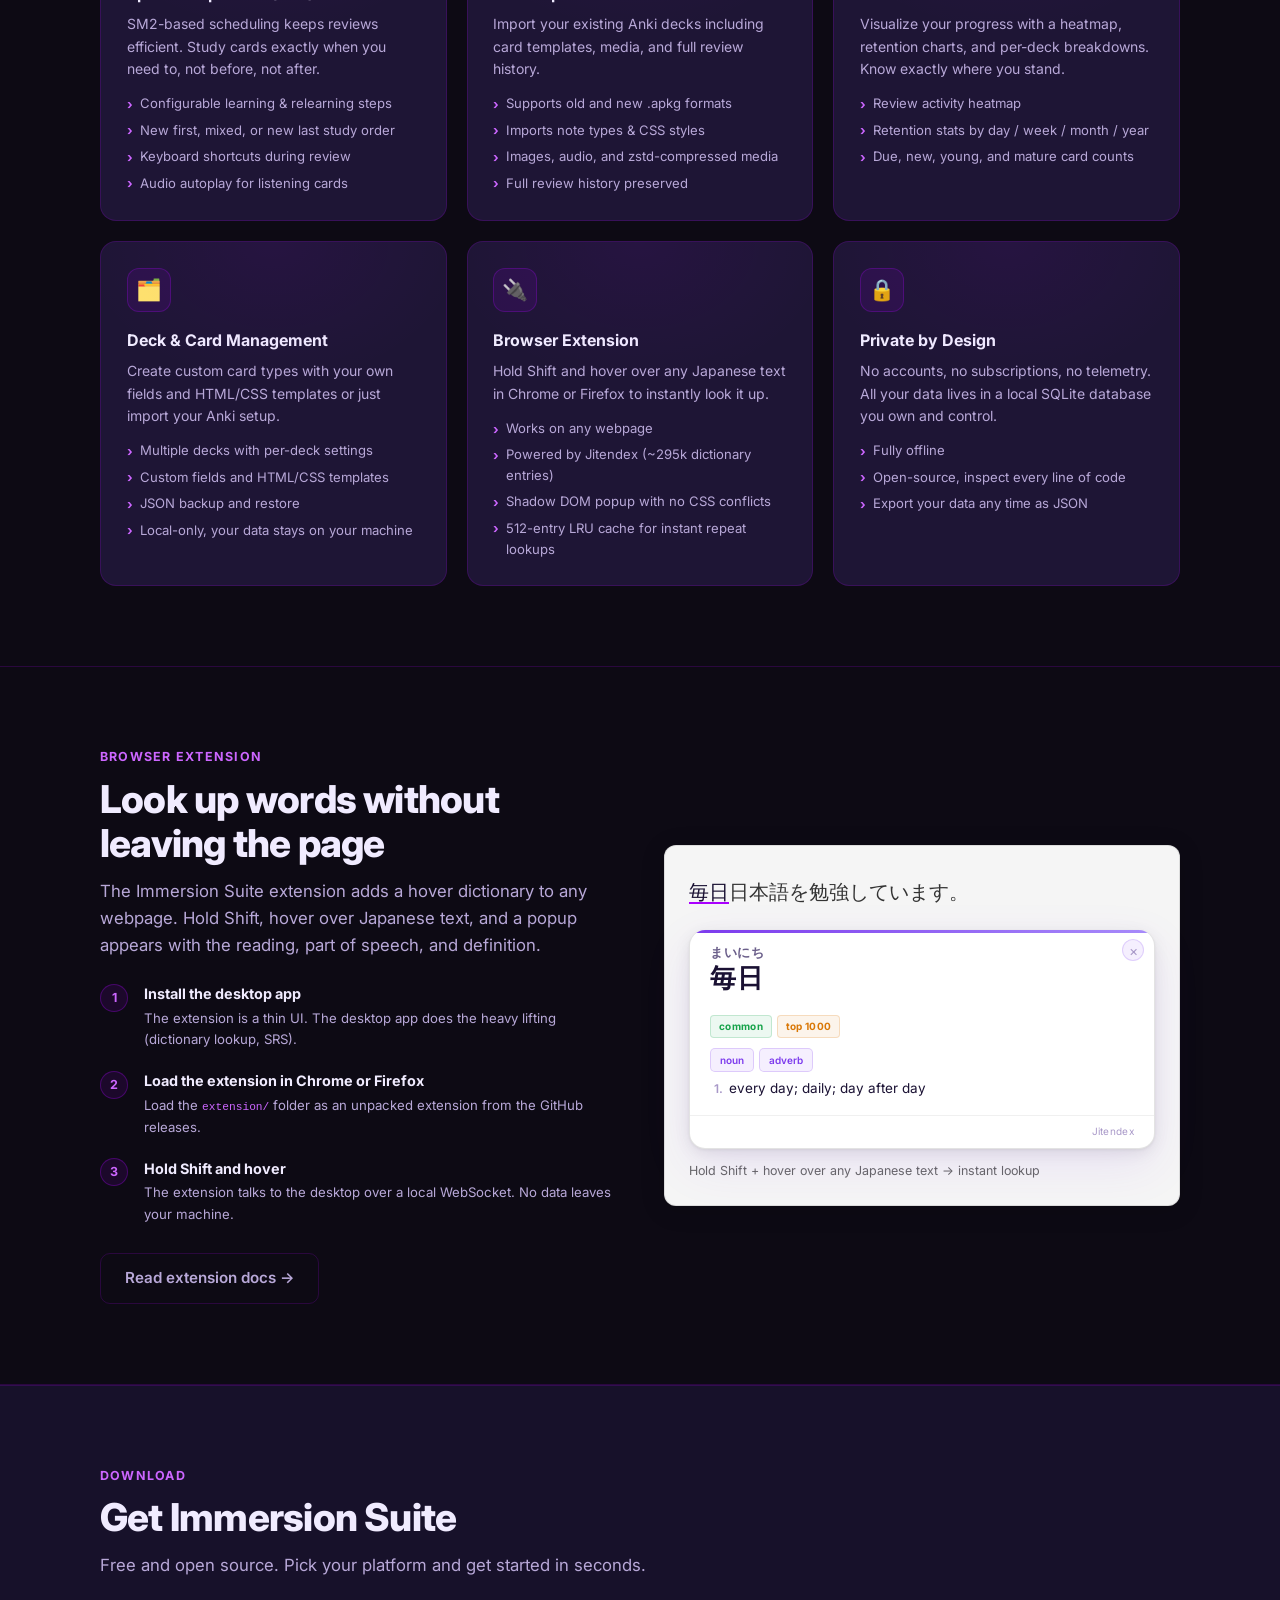
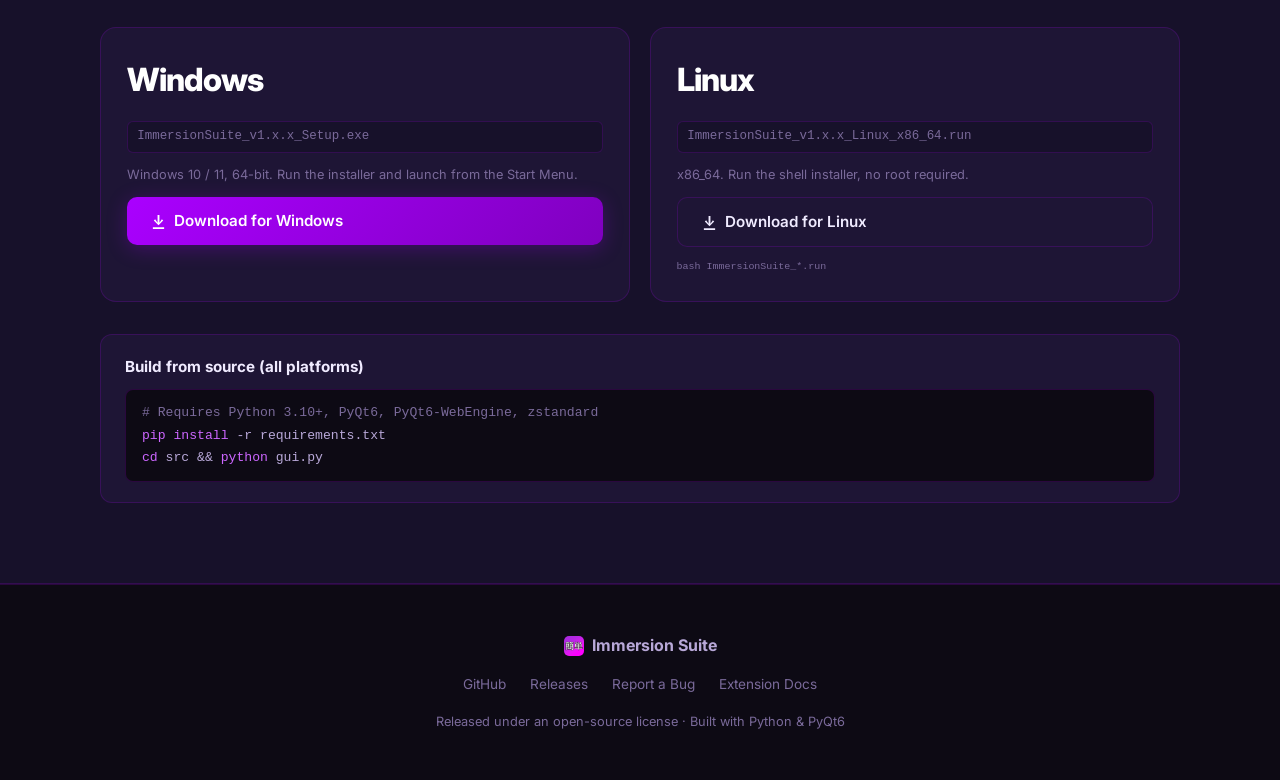
==== commit 8b44af8d: "Remove platform emoji icons from download cards Remove the <span class="dl-icon"> emoji icons from t" ====
--- a/docs/index.html
+++ b/docs/index.html
@@ -810,16 +810,11 @@
     }
 
     .dl-platform {
-      display: flex;
-      align-items: center;
-      gap: 0.65rem;
-      font-size: 1.1rem;
-      font-weight: 700;
-      color: var(--text-1);
-    }
-
-    .dl-icon {
-      font-size: 1.5rem;
+      font-size: 2rem;
+      font-weight: 800;
+      letter-spacing: -0.03em;
+      color: #ffffff;
+      margin-bottom: 0.25rem;
     }
 
     .dl-file {
@@ -935,6 +930,7 @@
 </head>
 <body>
 
+<!-- Comment -->
 <!-- ── NAV ── -->
 <nav>
   <a class="nav-brand" href="#">
@@ -1311,12 +1307,11 @@
 
     <div class="download-grid">
       <div class="download-card">
-        <div class="dl-platform">
-          <span class="dl-icon">🪟</span> Windows
+        <div class="dl-platform">Windows
         </div>
         <div class="dl-file">ImmersionSuite_v1.x.x_Setup.exe</div>
         <p class="dl-note">Windows 10 / 11, 64-bit. Run the installer and launch from the Start Menu.</p>
-        <a class="btn btn-primary" href="https://github.com/Mezuna-dev/Immersion-Suite/releases/latest" target="_blank" rel="noopener">
+        <a class="btn btn-primary" href="https://github.com/Mezuna-dev/Immersion-Suite/releases/latest/download/ImmersionSuite_v1.2.0_Setup.exe">
           <svg width="15" height="15" viewBox="0 0 16 16" fill="currentColor" aria-hidden="true">
             <path d="M8 12l-5-5 1.4-1.4L7 9.2V1h2v8.2l2.6-3.6L13 7l-5 5zm-6 2h12v2H2v-2z"/>
           </svg>
@@ -1325,12 +1320,11 @@
       </div>
 
       <div class="download-card">
-        <div class="dl-platform">
-          <span class="dl-icon">🐧</span> Linux
+        <div class="dl-platform">Linux
         </div>
         <div class="dl-file">ImmersionSuite_v1.x.x_Linux_x86_64.run</div>
         <p class="dl-note">x86_64. Run the shell installer, no root required.</p>
-        <a class="btn btn-secondary" href="https://github.com/Mezuna-dev/Immersion-Suite/releases/latest" target="_blank" rel="noopener">
+        <a class="btn btn-secondary" href="https://github.com/Mezuna-dev/Immersion-Suite/releases/latest/download/ImmersionSuite_v1.2.0_Linux_x86_64.run">
           <svg width="15" height="15" viewBox="0 0 16 16" fill="currentColor" aria-hidden="true">
             <path d="M8 12l-5-5 1.4-1.4L7 9.2V1h2v8.2l2.6-3.6L13 7l-5 5zm-6 2h12v2H2v-2z"/>
           </svg>
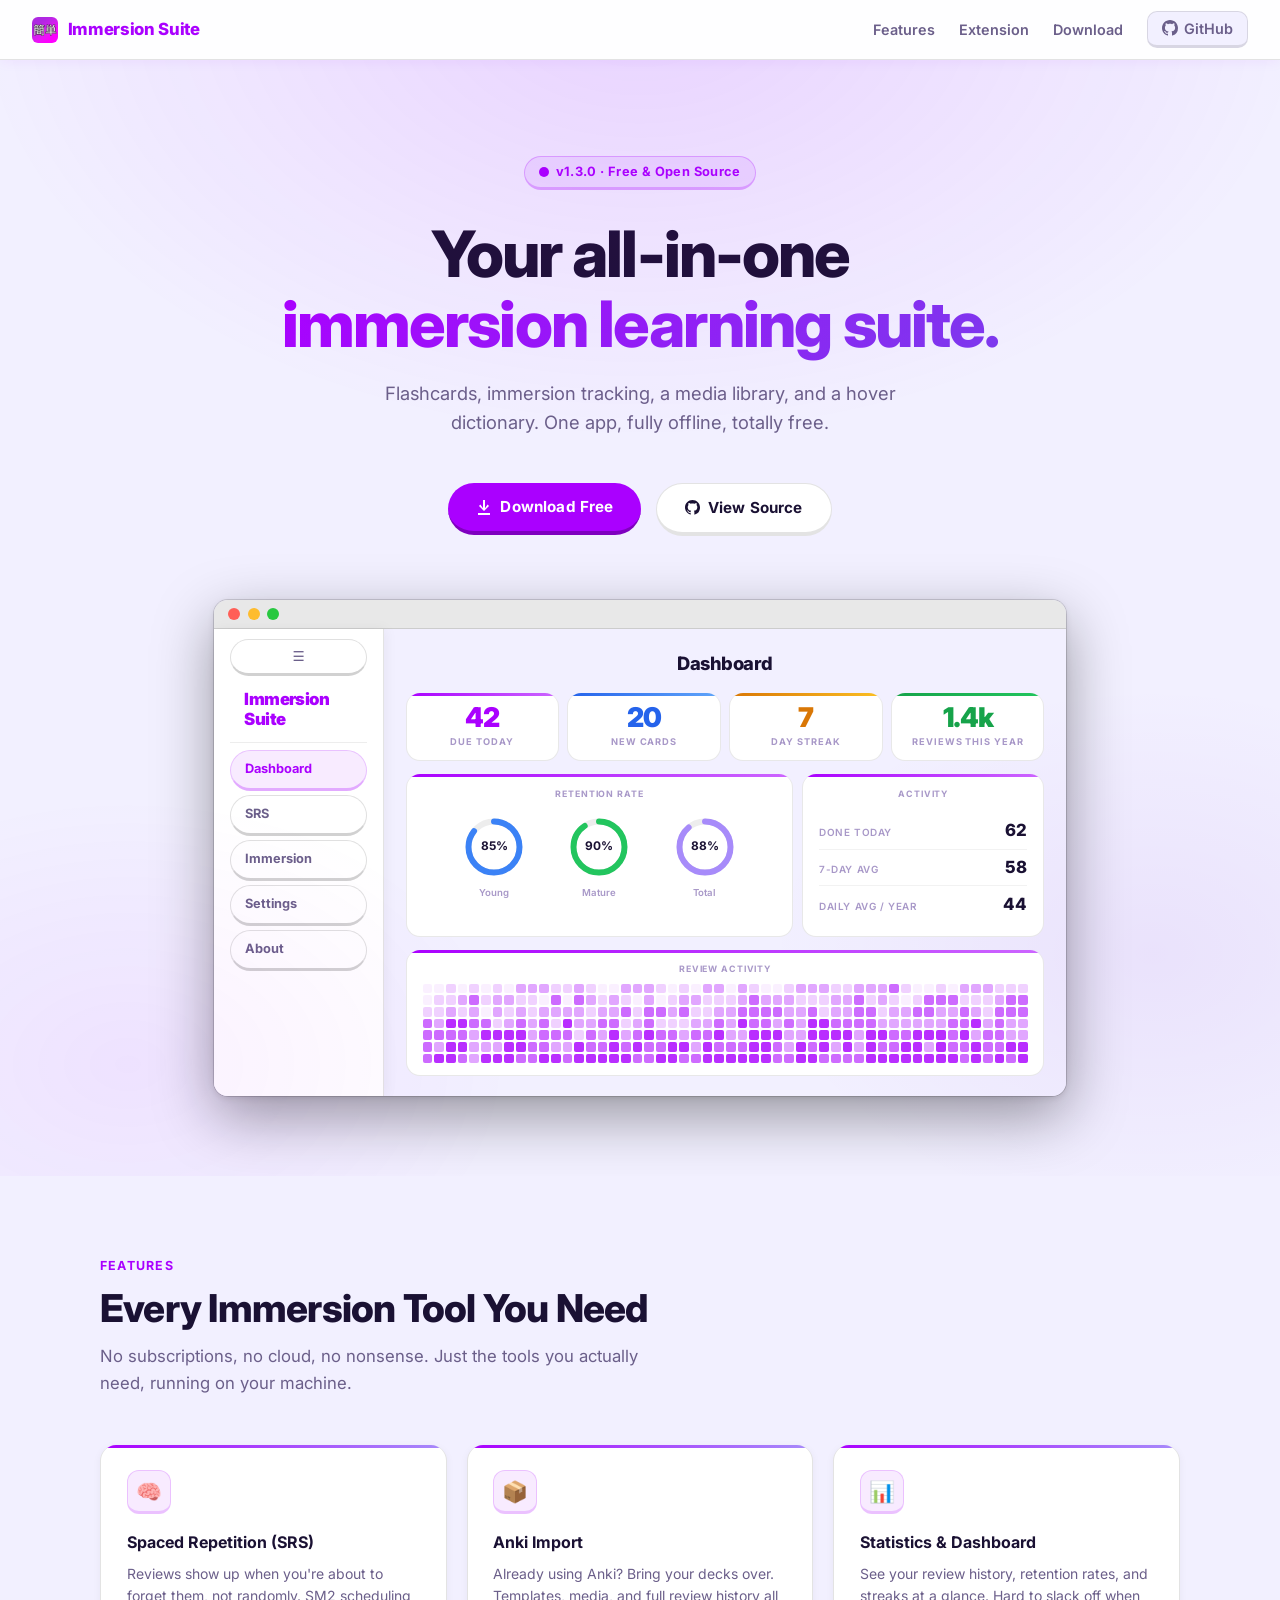
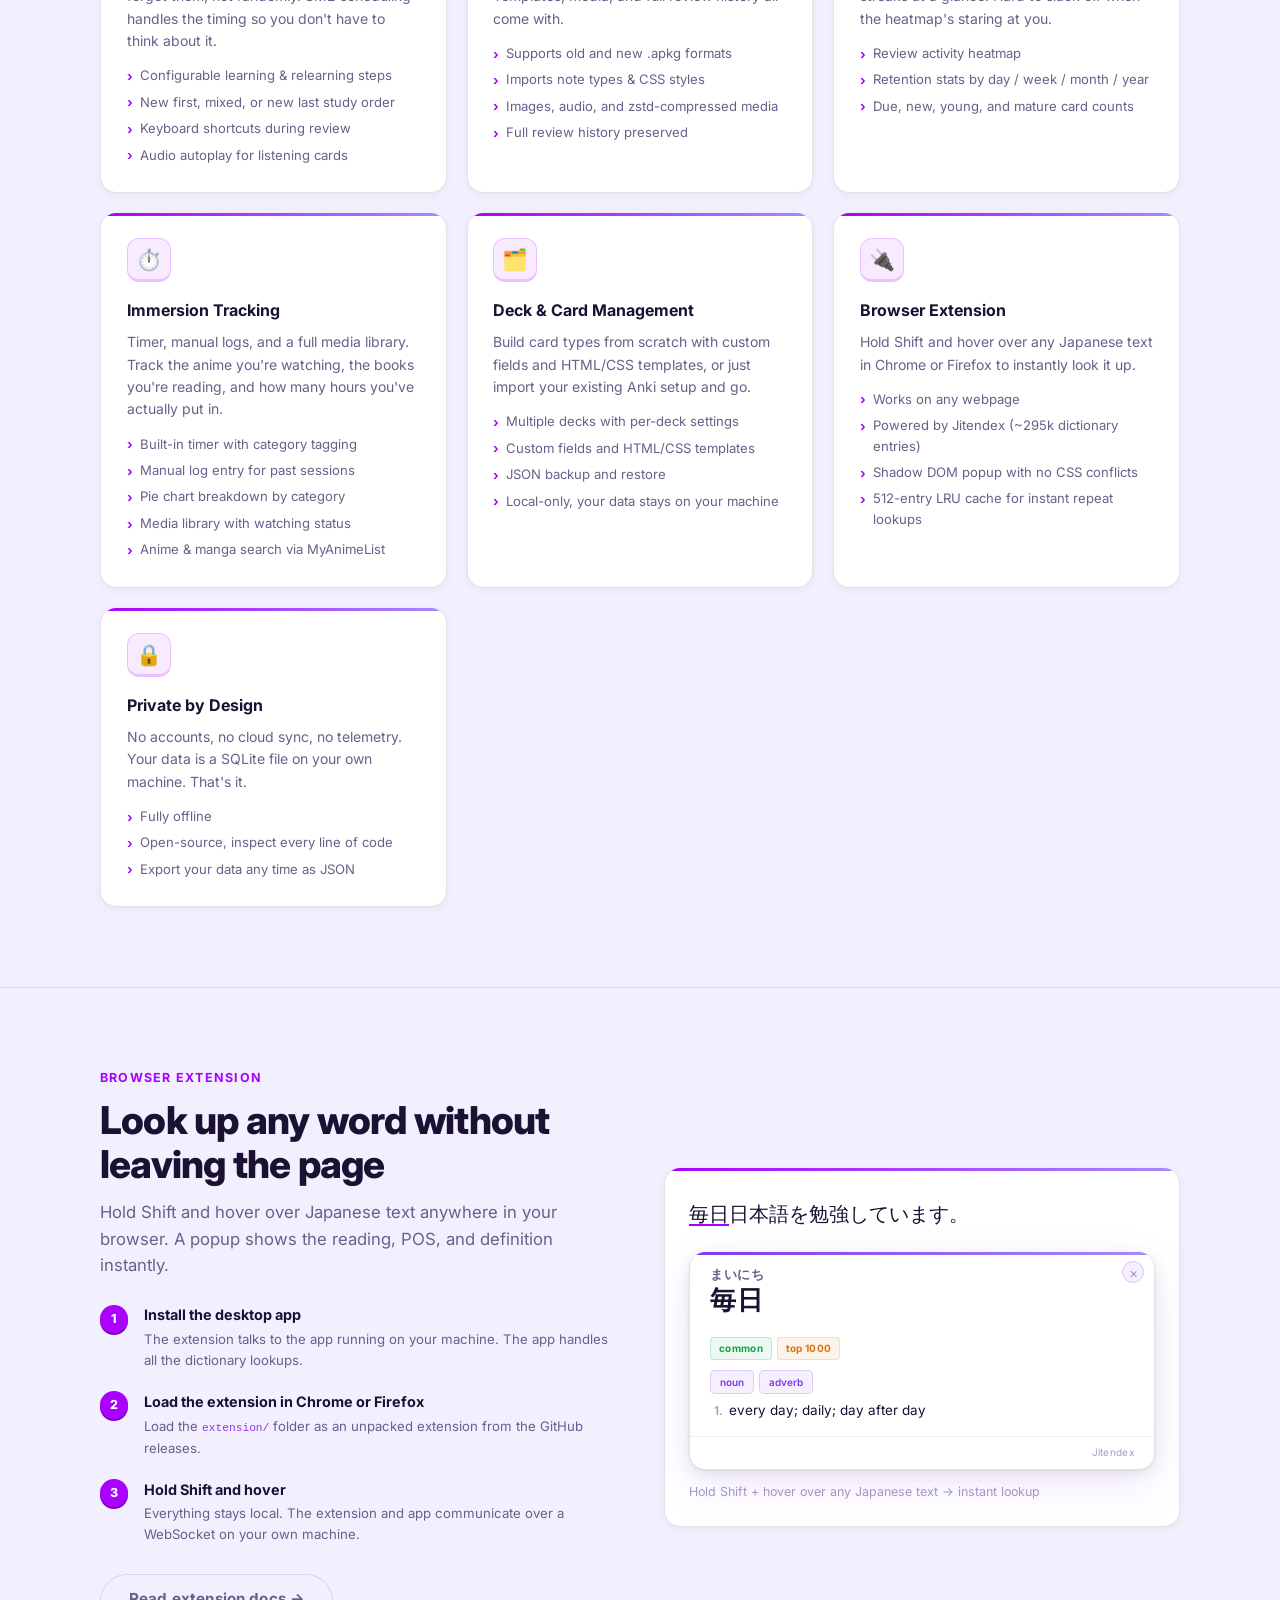
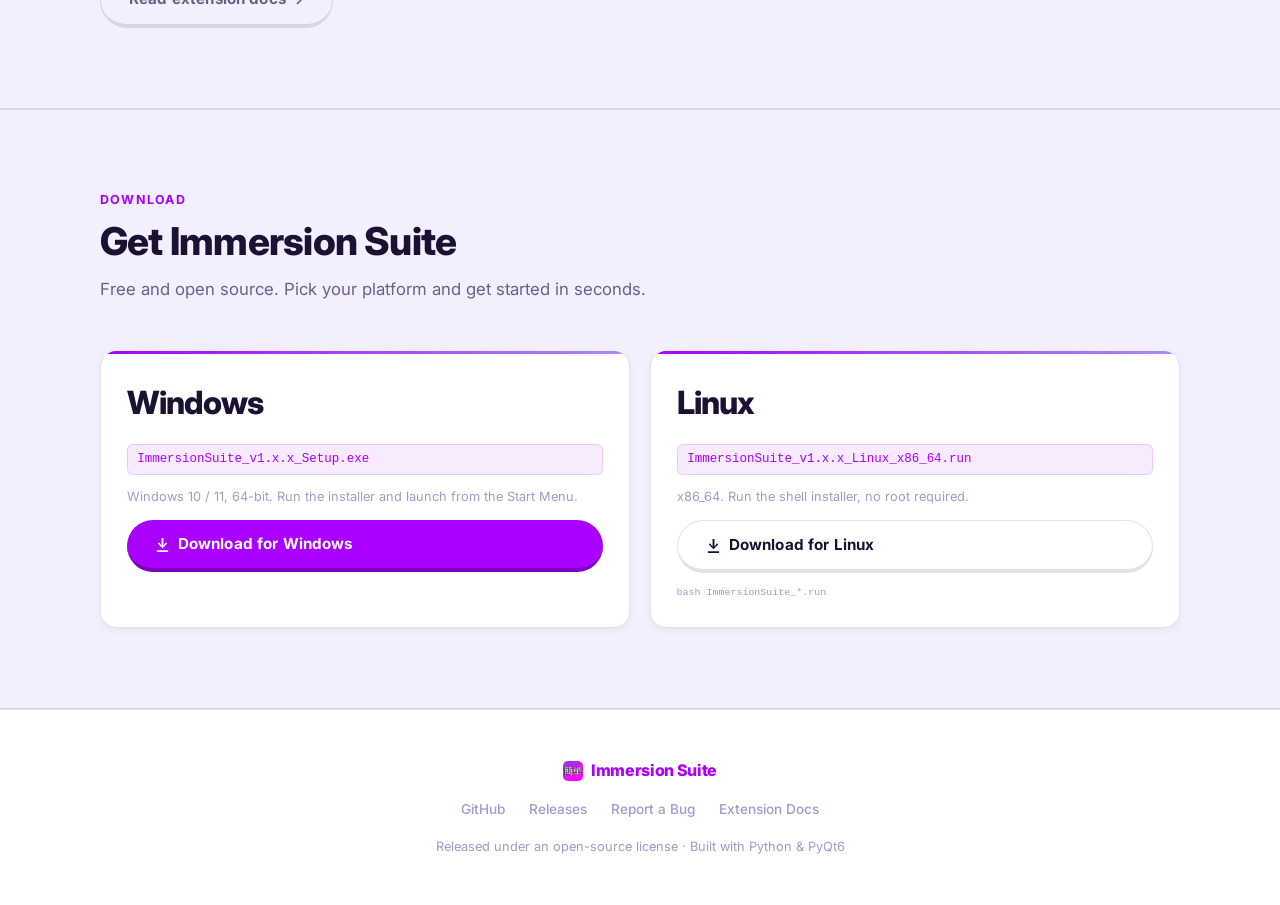
==== commit 77847ff0: "Update README and redesign docs site Expand and modernize project docs: README rewritten to describe" ====
--- a/docs/index.html
+++ b/docs/index.html
@@ -13,20 +13,21 @@
     :root {
       --accent:       #aa00ff;
       --accent-dark:  #7f00bf;
-      --accent-light: #cc66ff;
-      --accent-dim:   rgba(170, 0, 255, 0.10);
-      --accent-glow:  rgba(170, 0, 255, 0.25);
-      --bg:           #0d0a14;
-      --bg-surface:   #17112a;
-      --bg-card:      #1e1535;
-      --bg-card-hover:#251a3e;
-      --border:       rgba(170, 0, 255, 0.18);
-      --text-1:       #f0ebff;
-      --text-2:       #b8a8d8;
-      --text-3:       #7a6a9a;
-      --green:        #22c55e;
-      --blue:         #60a5fa;
-      --amber:        #fbbf24;
+      --accent-light: #9333ea;
+      --accent-dim:   rgba(170, 0, 255, 0.08);
+      --accent-glow:  rgba(170, 0, 255, 0.18);
+      --bg:           #f2f0ff;
+      --bg-surface:   #ffffff;
+      --bg-card:      #ffffff;
+      --bg-card-hover:#f8f5ff;
+      --border:       rgba(0, 0, 0, 0.08);
+      --border-md:    rgba(0, 0, 0, 0.11);
+      --text-1:       #1a1133;
+      --text-2:       #6b5f8a;
+      --text-3:       #a898c8;
+      --green:        #16a34a;
+      --blue:         #2563eb;
+      --amber:        #d97706;
     }
 
     *, *::before, *::after { box-sizing: border-box; margin: 0; padding: 0; }
@@ -41,7 +42,7 @@
       -webkit-font-smoothing: antialiased;
     }
 
-    a { color: var(--accent-light); text-decoration: none; }
+    a { color: var(--accent); text-decoration: none; }
     a:hover { text-decoration: underline; }
 
     /* ── NAV ── */
@@ -54,20 +55,22 @@
       justify-content: space-between;
       padding: 0 2rem;
       height: 60px;
-      background: rgba(13, 10, 20, 0.85);
+      background: rgba(255, 255, 255, 0.9);
       backdrop-filter: blur(14px);
       -webkit-backdrop-filter: blur(14px);
-      border-bottom: 1px solid var(--border);
+      border-bottom: 1.5px solid var(--border-md);
+      box-shadow: 0 2px 12px rgba(170, 0, 255, 0.06);
     }
 
     .nav-brand {
       display: flex;
       align-items: center;
       gap: 0.6rem;
-      font-weight: 700;
+      font-weight: 800;
       font-size: 1.05rem;
-      color: var(--text-1);
+      color: var(--accent);
       text-decoration: none;
+      letter-spacing: -0.02em;
     }
     .nav-brand:hover { text-decoration: none; }
 
@@ -80,7 +83,7 @@
     .nav-links a {
       color: var(--text-2);
       font-size: 0.9rem;
-      font-weight: 500;
+      font-weight: 600;
       transition: color 0.15s;
     }
     .nav-links a:hover { color: var(--text-1); text-decoration: none; }
@@ -89,15 +92,17 @@
       display: flex;
       align-items: center;
       gap: 0.4rem;
-      background: var(--bg-card);
-      border: 1px solid var(--border);
-      border-radius: 8px;
-      padding: 0.35rem 0.85rem;
+      background: var(--bg);
+      border: 1.5px solid var(--border-md);
+      border-bottom: 3px solid var(--border-md);
+      border-radius: 10px;
+      padding: 0.32rem 0.85rem;
       font-size: 0.85rem;
+      font-weight: 600;
       color: var(--text-2) !important;
       transition: border-color 0.15s, color 0.15s;
     }
-    .nav-github:hover { border-color: var(--accent); color: var(--text-1) !important; }
+    .nav-github:hover { border-color: var(--accent); color: var(--accent) !important; text-decoration: none; }
 
     /* ── HERO ── */
     .hero {
@@ -111,8 +116,9 @@
       position: absolute;
       inset: 0;
       background:
-        radial-gradient(ellipse 70% 55% at 50% -10%, rgba(170, 0, 255, 0.22) 0%, transparent 70%),
-        radial-gradient(ellipse 40% 30% at 80% 80%, rgba(100, 0, 200, 0.10) 0%, transparent 60%);
+        radial-gradient(ellipse 80% 60% at 50% -5%, rgba(170, 0, 255, 0.12) 0%, transparent 65%),
+        radial-gradient(ellipse 50% 40% at 10% 90%, rgba(170, 0, 255, 0.06) 0%, transparent 60%),
+        radial-gradient(ellipse 50% 40% at 90% 80%, rgba(100, 0, 200, 0.06) 0%, transparent 60%);
       pointer-events: none;
     }
 
@@ -121,12 +127,13 @@
       align-items: center;
       gap: 0.4rem;
       background: var(--accent-dim);
-      border: 1px solid rgba(170, 0, 255, 0.3);
+      border: 1.5px solid rgba(170, 0, 255, 0.25);
+      border-bottom: 3px solid rgba(170, 0, 255, 0.25);
       border-radius: 100px;
       padding: 0.3rem 0.9rem;
       font-size: 0.8rem;
-      font-weight: 600;
-      color: var(--accent-light);
+      font-weight: 700;
+      color: var(--accent);
       letter-spacing: 0.03em;
       margin-bottom: 1.8rem;
     }
@@ -137,10 +144,11 @@
       line-height: 1.1;
       letter-spacing: -0.03em;
       margin-bottom: 1.2rem;
+      color: var(--text-1);
     }
 
     .hero h1 span {
-      background: linear-gradient(135deg, var(--accent-light) 0%, #ff66cc 100%);
+      background: linear-gradient(135deg, #aa00ff 0%, #7c3aed 100%);
       -webkit-background-clip: text;
       -webkit-text-fill-color: transparent;
       background-clip: text;
@@ -161,41 +169,47 @@
       gap: 0.9rem;
     }
 
+    /* Duolingo-style 3D pill buttons matching the app */
     .btn {
       display: inline-flex;
       align-items: center;
       gap: 0.5rem;
-      border-radius: 10px;
-      padding: 0.75rem 1.5rem;
+      border-radius: 100px;
+      padding: 0.75rem 1.75rem;
       font-size: 0.95rem;
-      font-weight: 600;
+      font-weight: 700;
       cursor: pointer;
-      transition: transform 0.15s, box-shadow 0.15s, background 0.15s;
+      transition: filter 0.12s, transform 0.1s, border-bottom-width 0.1s;
       text-decoration: none !important;
       border: none;
-    }
-    .btn:hover { transform: translateY(-2px); text-decoration: none !important; }
+      letter-spacing: 0.01em;
+    }
+    .btn:hover { text-decoration: none !important; }
 
     .btn-primary {
-      background: linear-gradient(135deg, var(--accent) 0%, #7f00bf 100%);
+      background: var(--accent);
       color: #fff;
-      box-shadow: 0 4px 20px var(--accent-glow);
-    }
-    .btn-primary:hover { box-shadow: 0 6px 28px rgba(170, 0, 255, 0.45); }
+      border-bottom: 4px solid var(--accent-dark);
+    }
+    .btn-primary:hover { filter: brightness(1.08); transform: translateY(-1px); }
+    .btn-primary:active { border-bottom-width: 0; transform: translateY(4px); }
 
     .btn-secondary {
-      background: var(--bg-card);
+      background: #ffffff;
       color: var(--text-1);
-      border: 1px solid var(--border);
-    }
-    .btn-secondary:hover { border-color: var(--accent); background: var(--bg-card-hover); }
+      border: 1.5px solid var(--border-md);
+      border-bottom: 4px solid var(--border-md);
+    }
+    .btn-secondary:hover { filter: brightness(0.97); transform: translateY(-1px); }
+    .btn-secondary:active { border-bottom-width: 0; transform: translateY(4px); }
 
     .btn-ghost {
       background: transparent;
       color: var(--text-2);
-      border: 1px solid var(--border);
-    }
-    .btn-ghost:hover { color: var(--text-1); border-color: var(--text-3); }
+      border: 1.5px solid var(--border-md);
+      border-bottom: 4px solid var(--border-md);
+    }
+    .btn-ghost:hover { color: var(--text-1); border-color: var(--accent); }
 
     /* ── APP PREVIEW ── */
     .preview-wrap {
@@ -228,7 +242,7 @@
     /* App shell: sidebar + main */
     .preview-body {
       display: grid;
-      grid-template-columns: 184px 1fr;
+      grid-template-columns: 170px 1fr;
       min-height: 340px;
       background: #f2f0ff; /* real --bg */
     }
@@ -236,38 +250,64 @@
     /* Sidebar: white, right border */
     .preview-sidebar {
       background: #ffffff;
-      border-right: 1.5px solid rgba(0,0,0,0.09);
+      border-right: 1.5px solid rgba(0,0,0,0.11);
+      box-shadow: 2px 0 12px rgba(0,0,0,0.05);
       display: flex;
       flex-direction: column;
       overflow: hidden;
     }
 
+    .preview-toggle {
+      background: #ffffff;
+      border: 1.5px solid rgba(0,0,0,0.12);
+      border-bottom: 3px solid rgba(0,0,0,0.18);
+      border-radius: 50px;
+      color: #6b5f8a;
+      font-size: 0.85rem;
+      font-weight: 700;
+      padding: 0.42rem 1rem;
+      margin: 0.6rem 1rem 0.1rem;
+      cursor: default;
+      text-align: center;
+      display: block;
+      line-height: 1.4;
+    }
+
     .preview-brand {
-      font-size: 0.9rem;
+      font-size: 1.05rem;
       font-weight: 900;
       color: #aa00ff;
-      letter-spacing: -0.03em;
-      padding: 1rem 1rem 0.85rem;
-      border-bottom: 1.5px solid rgba(0,0,0,0.07);
+      letter-spacing: -0.035em;
+      padding: 0.75rem 0.75rem 0.8rem 1.9rem;
+      line-height: 1.2;
+      text-align: left;
     }
 
     .preview-nav {
-      padding: 0.6rem 0.5rem;
+      padding: 0.4rem 1rem;
       display: flex;
       flex-direction: column;
-      gap: 2px;
+      gap: 4px;
     }
 
     .preview-nav-item {
-      border-radius: 10px;
-      padding: 0.48rem 0.7rem;
-      font-size: 0.78rem;
-      font-weight: 600;
+      border-radius: 50px;
+      padding: 0.52rem 0.9rem;
+      font-size: 0.8rem;
+      font-weight: 700;
       color: #6b5f8a;
+      background: #ffffff;
+      border: 1.5px solid rgba(0,0,0,0.12);
+      border-bottom: 3px solid rgba(0,0,0,0.18);
+      cursor: default;
+      text-align: left;
+      display: block;
     }
     .preview-nav-item.active {
       background: rgba(170,0,255,0.08);
       color: #aa00ff;
+      border-color: rgba(170,0,255,0.18);
+      border-bottom-color: rgba(170,0,255,0.28);
     }
 
     /* Main content area */
@@ -285,6 +325,23 @@
       color: #1a1133;
       letter-spacing: -0.03em;
       margin-bottom: 0.1rem;
+    }
+
+    /* 3D pill button matching the real app's .btn-accent */
+    .preview-btn {
+      display: inline-flex;
+      align-items: center;
+      gap: 0.4rem;
+      background: #aa00ff;
+      color: #fff;
+      font-size: 0.75rem;
+      font-weight: 700;
+      border-radius: 100px;
+      padding: 0.38rem 0.9rem;
+      border-bottom: 3px solid #7f00bf;
+      letter-spacing: 0.01em;
+      cursor: default;
+      user-select: none;
     }
 
     /* KPI grid */
@@ -374,7 +431,7 @@
     /* Retention rings */
     .preview-rings {
       display: flex;
-      gap: 1rem;
+      justify-content: space-evenly;
       align-items: flex-start;
     }
 
@@ -470,7 +527,7 @@
       font-weight: 700;
       letter-spacing: 0.1em;
       text-transform: uppercase;
-      color: var(--accent-light);
+      color: var(--accent);
       margin-bottom: 0.6rem;
     }
 
@@ -480,6 +537,7 @@
       letter-spacing: -0.02em;
       line-height: 1.15;
       margin-bottom: 0.8rem;
+      color: var(--text-1);
     }
 
     .section-desc {
@@ -497,32 +555,36 @@
     }
 
     .feature-card {
-      background: var(--bg-card);
-      border: 1px solid var(--border);
+      background: #ffffff;
+      border: 1.5px solid var(--border-md);
+      border-top: none;
       border-radius: 16px;
       padding: 1.6rem;
-      transition: border-color 0.2s, background 0.2s, transform 0.2s;
+      transition: box-shadow 0.2s, transform 0.2s, border-color 0.2s;
       position: relative;
       overflow: hidden;
+      box-shadow: 0 2px 8px rgba(0,0,0,0.05), inset 0 1px 0 #fff;
     }
     .feature-card::before {
       content: '';
       position: absolute;
-      inset: 0;
-      background: radial-gradient(ellipse 80% 60% at 50% 0%, rgba(170,0,255,0.06) 0%, transparent 70%);
-      pointer-events: none;
+      top: 0; left: 0; right: 0;
+      height: 3px;
+      background: linear-gradient(90deg, var(--accent), #a78bfa);
+      border-radius: 16px 16px 0 0;
     }
     .feature-card:hover {
-      border-color: rgba(170,0,255,0.35);
-      background: var(--bg-card-hover);
+      box-shadow: 0 4px 20px rgba(170, 0, 255, 0.12), 0 2px 8px rgba(0,0,0,0.06);
       transform: translateY(-3px);
+      border-color: rgba(170,0,255,0.2);
     }
 
     .feature-icon {
       width: 44px; height: 44px;
       border-radius: 12px;
       background: var(--accent-dim);
-      border: 1px solid rgba(170,0,255,0.25);
+      border: 1.5px solid rgba(170,0,255,0.18);
+      border-bottom: 3px solid rgba(170,0,255,0.18);
       display: flex;
       align-items: center;
       justify-content: center;
@@ -559,7 +621,7 @@
     }
     .feature-list li::before {
       content: '›';
-      color: var(--accent-light);
+      color: var(--accent);
       font-weight: 700;
       flex-shrink: 0;
       margin-top: 0.05em;
@@ -575,18 +637,28 @@
 
     /* Demo context area around the popup */
     .ext-demo {
-      background: #f5f5f5;
-      border: 1px solid rgba(0,0,0,0.10);
-      border-radius: 12px;
+      background: #ffffff;
+      border: 1.5px solid var(--border-md);
+      border-top: none;
+      border-radius: 16px;
       padding: 1.5rem;
-      box-shadow: 0 4px 24px rgba(0,0,0,0.15);
+      box-shadow: 0 2px 8px rgba(0,0,0,0.05);
       font-family: 'Inter', system-ui, sans-serif;
+      position: relative;
+      overflow: hidden;
+    }
+    .ext-demo::before {
+      content: '';
+      position: absolute;
+      top: 0; left: 0; right: 0;
+      height: 3px;
+      background: linear-gradient(90deg, var(--accent), #a78bfa);
     }
 
     .ext-demo-text {
       font-size: 1.25rem;
       line-height: 2.2;
-      color: #333;
+      color: var(--text-1);
       margin-bottom: 1rem;
     }
 
@@ -756,16 +828,16 @@
     .step-num {
       width: 28px; height: 28px;
       border-radius: 50%;
-      background: var(--accent-dim);
-      border: 1px solid rgba(170,0,255,0.3);
-      color: var(--accent-light);
+      background: var(--accent);
+      color: #fff;
       font-size: 0.78rem;
-      font-weight: 700;
+      font-weight: 800;
       display: flex;
       align-items: center;
       justify-content: center;
       flex-shrink: 0;
       margin-top: 0.1em;
+      box-shadow: 0 2px 0 var(--accent-dark);
     }
 
     .step-body strong {
@@ -782,9 +854,9 @@
 
     /* ── DOWNLOAD ── */
     .download-section {
-      background: var(--bg-surface);
-      border-top: 1px solid var(--border);
-      border-bottom: 1px solid var(--border);
+      background: var(--bg);
+      border-top: 1.5px solid var(--border-md);
+      border-bottom: 1.5px solid var(--border-md);
     }
 
     .download-grid {
@@ -795,17 +867,29 @@
     }
 
     .download-card {
-      background: var(--bg-card);
-      border: 1px solid var(--border);
+      background: #ffffff;
+      border: 1.5px solid var(--border-md);
+      border-top: none;
       border-radius: 16px;
       padding: 1.6rem;
       display: flex;
       flex-direction: column;
       gap: 0.75rem;
-      transition: border-color 0.2s, transform 0.2s;
+      position: relative;
+      overflow: hidden;
+      box-shadow: 0 2px 8px rgba(0,0,0,0.05);
+      transition: box-shadow 0.2s, transform 0.2s;
+    }
+    .download-card::before {
+      content: '';
+      position: absolute;
+      top: 0; left: 0; right: 0;
+      height: 3px;
+      background: linear-gradient(90deg, var(--accent), #a78bfa);
+      border-radius: 16px 16px 0 0;
     }
     .download-card:hover {
-      border-color: rgba(170,0,255,0.35);
+      box-shadow: 0 4px 20px rgba(170,0,255,0.12);
       transform: translateY(-2px);
     }
 
@@ -813,16 +897,16 @@
       font-size: 2rem;
       font-weight: 800;
       letter-spacing: -0.03em;
-      color: #ffffff;
+      color: var(--text-1);
       margin-bottom: 0.25rem;
     }
 
     .dl-file {
       font-family: 'Courier New', monospace;
       font-size: 0.78rem;
-      color: var(--text-3);
-      background: var(--bg-surface);
-      border: 1px solid var(--border);
+      color: var(--accent);
+      background: var(--accent-dim);
+      border: 1px solid rgba(170,0,255,0.15);
       border-radius: 6px;
       padding: 0.3rem 0.6rem;
     }
@@ -833,51 +917,24 @@
     }
 
     /* ── SOURCE ── */
-    .source-block {
-      background: var(--bg-card);
-      border: 1px solid var(--border);
-      border-radius: 12px;
-      padding: 1.25rem 1.5rem;
-      margin-top: 2rem;
-    }
-
-    .source-block h3 {
-      font-size: 0.95rem;
-      font-weight: 700;
-      color: var(--text-1);
-      margin-bottom: 0.6rem;
-    }
-
-    .code-block {
-      background: var(--bg);
-      border: 1px solid var(--border);
-      border-radius: 8px;
-      padding: 0.75rem 1rem;
-      font-family: 'Courier New', monospace;
-      font-size: 0.82rem;
-      color: var(--text-2);
-      overflow-x: auto;
-      line-height: 1.7;
-    }
-
-    .code-block .cmd { color: var(--accent-light); }
-    .code-block .cmt { color: var(--text-3); }
 
     /* ── FOOTER ── */
     footer {
       padding: 3rem 1.5rem;
       text-align: center;
-      border-top: 1px solid var(--border);
+      background: #ffffff;
+      border-top: 1.5px solid var(--border-md);
     }
 
     .footer-logo {
       display: inline-flex;
       align-items: center;
       gap: 0.5rem;
-      font-weight: 700;
+      font-weight: 800;
       font-size: 1rem;
-      color: var(--text-2);
+      color: var(--accent);
       margin-bottom: 0.75rem;
+      letter-spacing: -0.02em;
     }
 
     .footer-links {
@@ -890,6 +947,7 @@
 
     .footer-links a {
       font-size: 0.85rem;
+      font-weight: 500;
       color: var(--text-3);
     }
     .footer-links a:hover { color: var(--text-2); }
@@ -900,7 +958,7 @@
     }
 
     /* ── UTILITIES ── */
-    .divider { border: none; border-top: 1px solid var(--border); margin: 0; }
+    .divider { border: none; border-top: 1.5px solid var(--border-md); margin: 0; }
 
     .tag {
       display: inline-flex;
@@ -908,7 +966,7 @@
       gap: 0.3rem;
       background: var(--accent-dim);
       border: 1px solid rgba(170,0,255,0.2);
-      color: var(--accent-light);
+      color: var(--accent);
       border-radius: 6px;
       padding: 0.15rem 0.55rem;
       font-size: 0.75rem;
@@ -972,8 +1030,7 @@
   <h1>Your all-in-one<br><span>immersion learning suite.</span></h1>
 
   <p class="hero-sub">
-    A desktop app for language learners with spaced-repetition flashcards,
-    Anki deck importing, detailed statistics, and a hover-dictionary browser extension.
+    Flashcards, immersion tracking, a media library, and a hover dictionary. One app, fully offline, totally free.
   </p>
 
   <div class="btn-row">
@@ -1010,7 +1067,9 @@
       <div class="preview-body">
         <!-- White sidebar -->
         <div class="preview-sidebar">
-          <div class="preview-brand">Immersion Suite</div>
+          <div class="preview-toggle">☰</div>
+          <div class="preview-brand">Immersion<br>Suite</div>
+          <div style="height:1px;background:rgba(0,0,0,0.07);margin:0 1rem;"></div>
           <div class="preview-nav">
             <div class="preview-nav-item active">Dashboard</div>
             <div class="preview-nav-item">SRS</div>
@@ -1115,10 +1174,9 @@
 <section class="section" id="features">
   <div class="section-inner">
     <div class="section-label">Features</div>
-    <h2 class="section-title">Everything you need to learn a language</h2>
+    <h2 class="section-title">Every Immersion Tool You Need</h2>
     <p class="section-desc">
-      Immersion Suite gives you professional-grade SRS tools in a clean, fast desktop app. It's designed to be
-      completely free, no account required.
+      No subscriptions, no cloud, no nonsense. Just the tools you actually need, running on your machine.
     </p>
 
     <div class="feature-grid">
@@ -1126,8 +1184,7 @@
         <div class="feature-icon">🧠</div>
         <div class="feature-title">Spaced Repetition (SRS)</div>
         <div class="feature-desc">
-          SM2-based scheduling keeps reviews efficient. Study cards exactly when you need to,
-          not before, not after.
+          Reviews show up when you're about to forget them, not randomly. SM2 scheduling handles the timing so you don't have to think about it.
         </div>
         <ul class="feature-list">
           <li>Configurable learning &amp; relearning steps</li>
@@ -1141,8 +1198,7 @@
         <div class="feature-icon">📦</div>
         <div class="feature-title">Anki Import</div>
         <div class="feature-desc">
-          Import your existing Anki decks including card templates, media, and full
-          review history.
+          Already using Anki? Bring your decks over. Templates, media, and full review history all come with.
         </div>
         <ul class="feature-list">
           <li>Supports old and new .apkg formats</li>
@@ -1156,8 +1212,7 @@
         <div class="feature-icon">📊</div>
         <div class="feature-title">Statistics &amp; Dashboard</div>
         <div class="feature-desc">
-          Visualize your progress with a heatmap, retention charts, and per-deck breakdowns.
-          Know exactly where you stand.
+          See your review history, retention rates, and streaks at a glance. Hard to slack off when the heatmap's staring at you.
         </div>
         <ul class="feature-list">
           <li>Review activity heatmap</li>
@@ -1167,11 +1222,25 @@
       </div>
 
       <div class="feature-card">
+        <div class="feature-icon">⏱️</div>
+        <div class="feature-title">Immersion Tracking</div>
+        <div class="feature-desc">
+          Timer, manual logs, and a full media library. Track the anime you're watching, the books you're reading, and how many hours you've actually put in.
+        </div>
+        <ul class="feature-list">
+          <li>Built-in timer with category tagging</li>
+          <li>Manual log entry for past sessions</li>
+          <li>Pie chart breakdown by category</li>
+          <li>Media library with watching status</li>
+          <li>Anime &amp; manga search via MyAnimeList</li>
+        </ul>
+      </div>
+
+      <div class="feature-card">
         <div class="feature-icon">🗂️</div>
         <div class="feature-title">Deck &amp; Card Management</div>
         <div class="feature-desc">
-          Create custom card types with your own fields and HTML/CSS templates or just
-          import your Anki setup.
+          Build card types from scratch with custom fields and HTML/CSS templates, or just import your existing Anki setup and go.
         </div>
         <ul class="feature-list">
           <li>Multiple decks with per-deck settings</li>
@@ -1200,8 +1269,7 @@
         <div class="feature-icon">🔒</div>
         <div class="feature-title">Private by Design</div>
         <div class="feature-desc">
-          No accounts, no subscriptions, no telemetry. All your data lives in a local
-          SQLite database you own and control.
+          No accounts, no cloud sync, no telemetry. Your data is a SQLite file on your own machine. That's it.
         </div>
         <ul class="feature-list">
           <li>Fully offline</li>
@@ -1221,10 +1289,9 @@
     <div class="ext-grid">
       <div>
         <div class="section-label">Browser Extension</div>
-        <h2 class="section-title">Look up words without leaving the page</h2>
+        <h2 class="section-title">Look up any word without leaving the page</h2>
         <p class="section-desc" style="margin-bottom:1.5rem;">
-          The Immersion Suite extension adds a hover dictionary to any webpage. Hold Shift,
-          hover over Japanese text, and a popup appears with the reading, part of speech, and definition.
+          Hold Shift and hover over Japanese text anywhere in your browser. A popup shows the reading, POS, and definition instantly.
         </p>
 
         <div class="ext-steps">
@@ -1232,7 +1299,7 @@
             <div class="step-num">1</div>
             <div class="step-body">
               <strong>Install the desktop app</strong>
-              <p>The extension is a thin UI. The desktop app does the heavy lifting (dictionary lookup, SRS).</p>
+              <p>The extension talks to the app running on your machine. The app handles all the dictionary lookups.</p>
             </div>
           </div>
           <div class="ext-step">
@@ -1246,7 +1313,7 @@
             <div class="step-num">3</div>
             <div class="step-body">
               <strong>Hold Shift and hover</strong>
-              <p>The extension talks to the desktop over a local WebSocket. No data leaves your machine.</p>
+              <p>Everything stays local. The extension and app communicate over a WebSocket on your own machine.</p>
             </div>
           </div>
         </div>
@@ -1286,7 +1353,7 @@
           </div>
           <div class="popup-source">Jitendex</div>
         </div>
-        <p style="font-size:0.78rem;color:#666;margin-top:0.75rem;">
+        <p style="font-size:0.78rem;color:var(--text-3);margin-top:0.75rem;">
           Hold Shift + hover over any Japanese text → instant lookup
         </p>
       </div>
@@ -1336,15 +1403,6 @@
       </div>
     </div>
 
-    <!-- Build from source -->
-    <div class="source-block">
-      <h3>Build from source (all platforms)</h3>
-      <div class="code-block">
-        <span class="cmt"># Requires Python 3.10+, PyQt6, PyQt6-WebEngine, zstandard</span><br>
-        <span class="cmd">pip install</span> -r requirements.txt<br>
-        <span class="cmd">cd</span> src &amp;&amp; <span class="cmd">python</span> gui.py
-      </div>
-    </div>
   </div>
 </section>
 
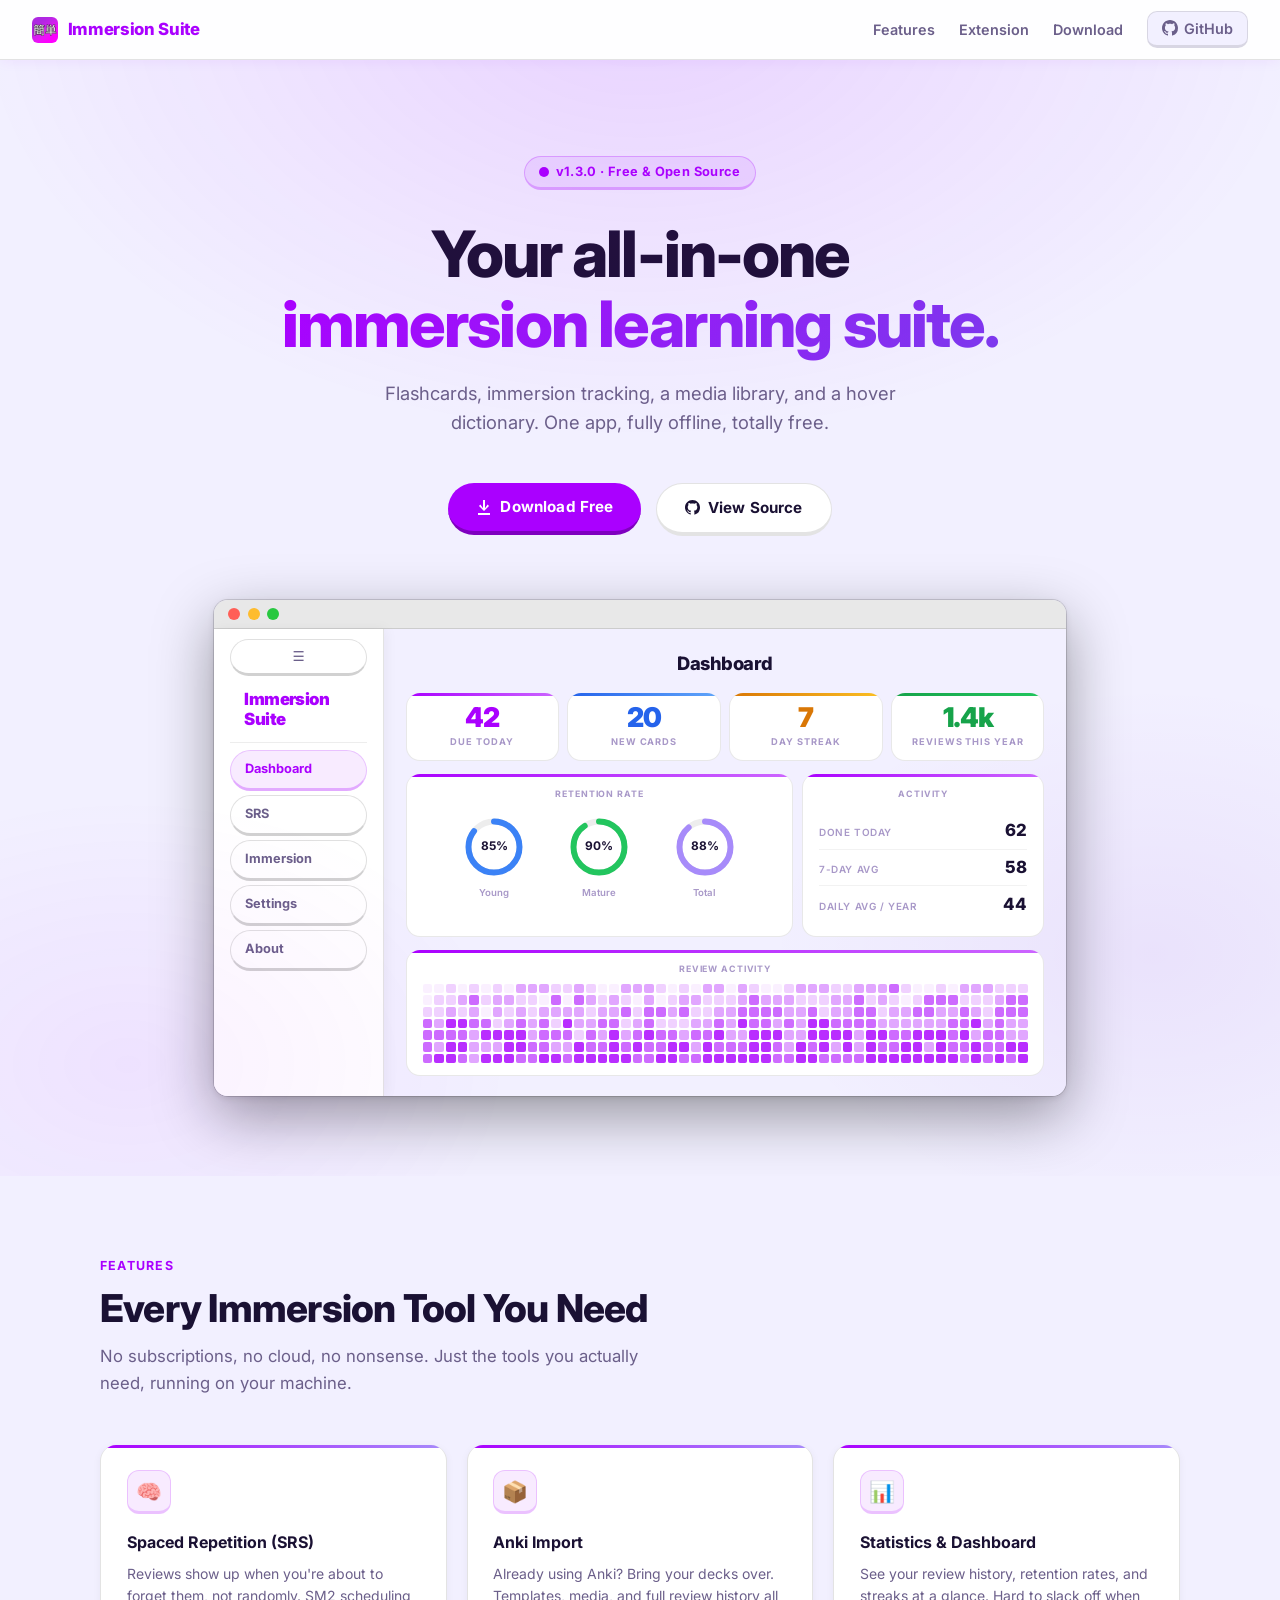
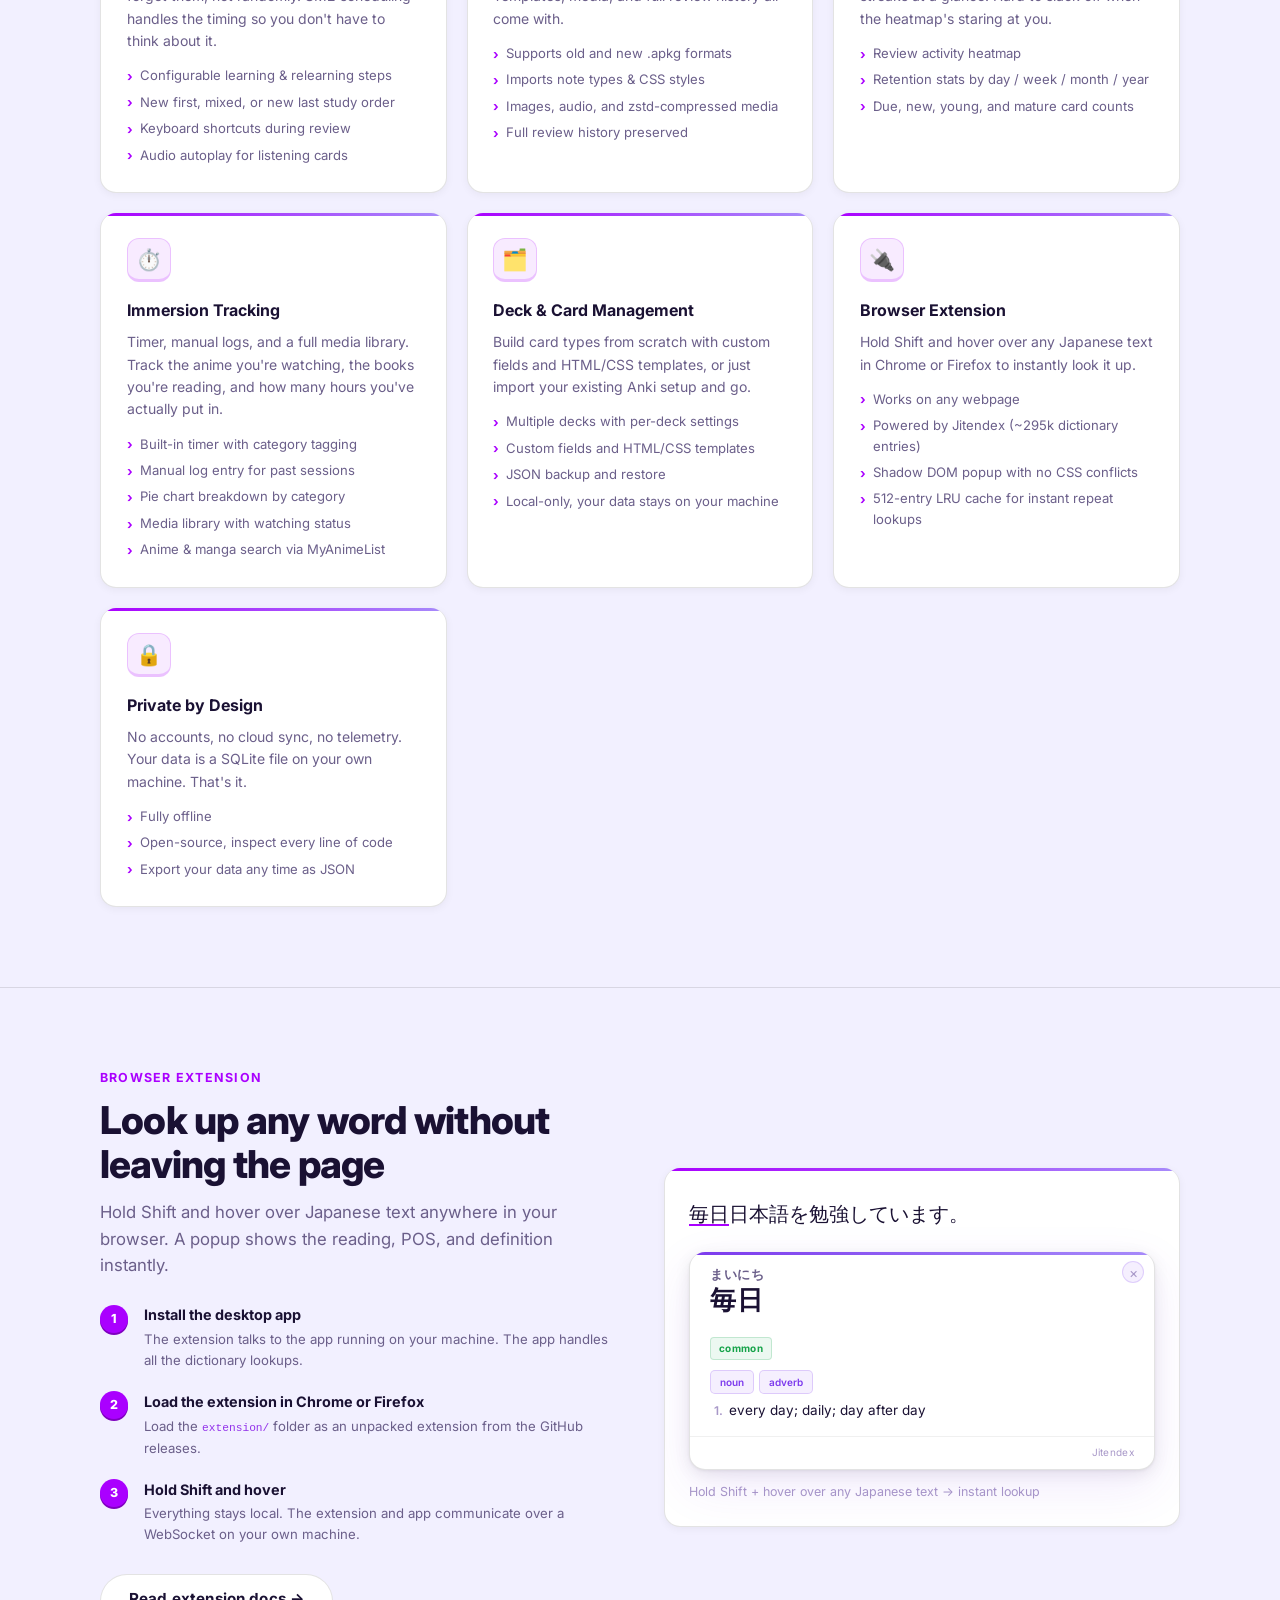
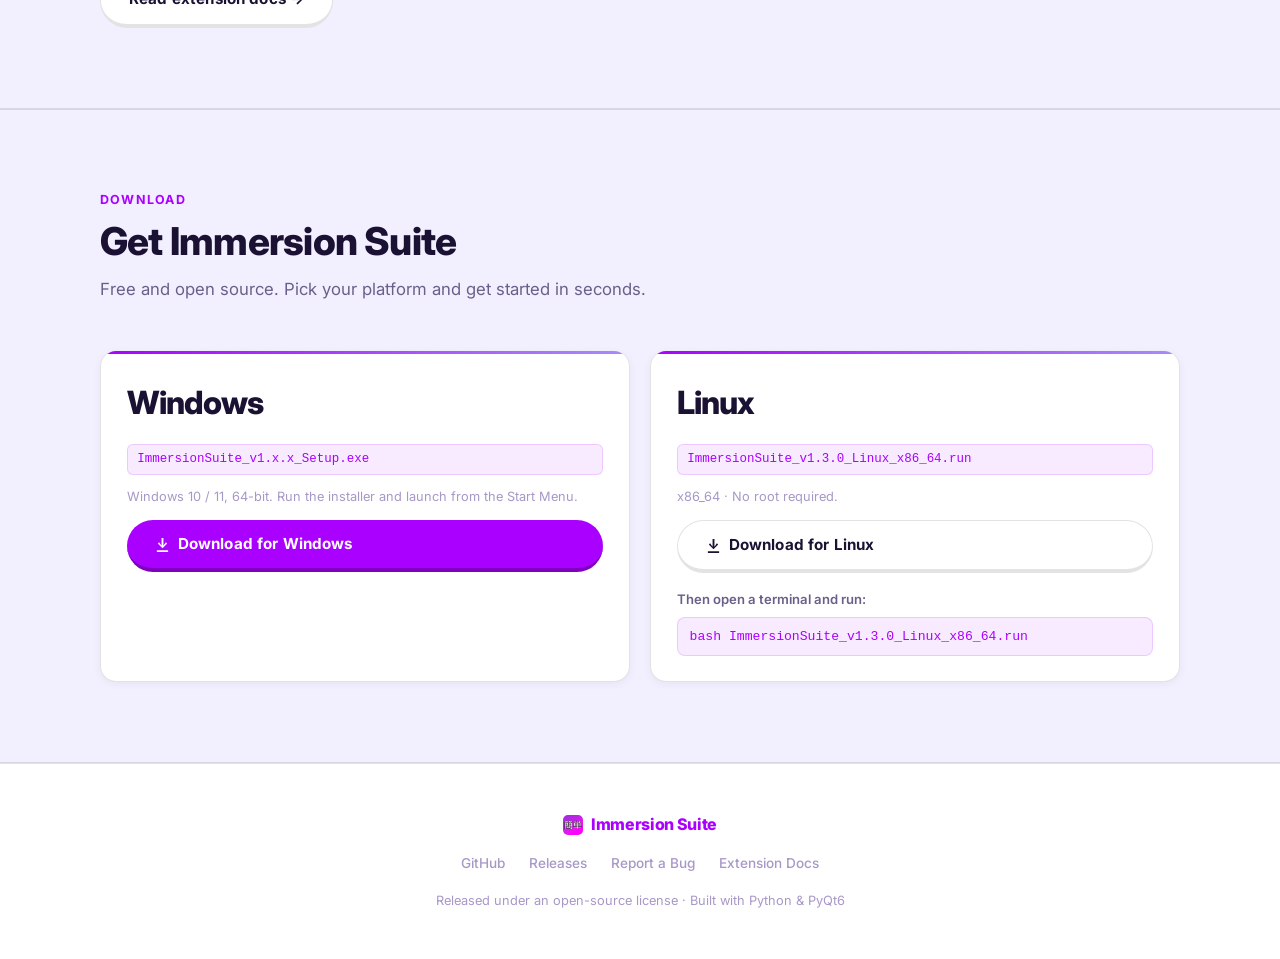
==== commit 9420a5f3: "Update UI styles and Linux download to v1.3.0 Enhance button interactions and update Linux download " ====
--- a/docs/index.html
+++ b/docs/index.html
@@ -209,7 +209,8 @@
       border: 1.5px solid var(--border-md);
       border-bottom: 4px solid var(--border-md);
     }
-    .btn-ghost:hover { color: var(--text-1); border-color: var(--accent); }
+    .btn-ghost:hover { color: var(--text-1); border-color: var(--accent); transform: translateY(-1px); }
+    .btn-ghost:active { border-bottom-width: 0; transform: translateY(4px); }
 
     /* ── APP PREVIEW ── */
     .preview-wrap {
@@ -1319,7 +1320,7 @@
         </div>
 
         <div style="margin-top:1.8rem;">
-          <a class="btn btn-ghost" href="https://github.com/Mezuna-dev/Immersion-Suite/blob/main/docs/browser-extension.md" target="_blank" rel="noopener">
+          <a class="btn btn-secondary" href="https://github.com/Mezuna-dev/Immersion-Suite/blob/main/docs/browser-extension.md" target="_blank" rel="noopener">
             Read extension docs →
           </a>
         </div>
@@ -1341,7 +1342,6 @@
             </div>
             <div class="popup-tags">
               <span class="popup-tag common">common</span>
-              <span class="popup-tag freq">top 1000</span>
             </div>
             <div class="popup-pos-row">
               <span class="popup-pos">noun</span>
@@ -1387,18 +1387,18 @@
       </div>
 
       <div class="download-card">
-        <div class="dl-platform">Linux
-        </div>
-        <div class="dl-file">ImmersionSuite_v1.x.x_Linux_x86_64.run</div>
-        <p class="dl-note">x86_64. Run the shell installer, no root required.</p>
-        <a class="btn btn-secondary" href="https://github.com/Mezuna-dev/Immersion-Suite/releases/latest/download/ImmersionSuite_v1.2.0_Linux_x86_64.run">
+        <div class="dl-platform">Linux</div>
+        <div class="dl-file">ImmersionSuite_v1.3.0_Linux_x86_64.run</div>
+        <p class="dl-note">x86_64 · No root required.</p>
+        <a class="btn btn-secondary" href="https://github.com/Mezuna-dev/Immersion-Suite/releases/latest/download/ImmersionSuite_v1.3.0_Linux_x86_64.run">
           <svg width="15" height="15" viewBox="0 0 16 16" fill="currentColor" aria-hidden="true">
             <path d="M8 12l-5-5 1.4-1.4L7 9.2V1h2v8.2l2.6-3.6L13 7l-5 5zm-6 2h12v2H2v-2z"/>
           </svg>
           Download for Linux
         </a>
-        <div class="dl-note" style="margin-top:-0.25rem;">
-          <code style="font-size:0.78em;color:var(--text-3);">bash ImmersionSuite_*.run</code>
+        <div style="margin-top:0.25rem;">
+          <p style="font-size:0.82rem;font-weight:600;color:var(--text-2);margin-bottom:0.4rem;">Then open a terminal and run:</p>
+          <code style="font-size:0.82rem;color:var(--accent);background:var(--accent-dim);border:1px solid rgba(170,0,255,0.15);border-radius:8px;padding:0.5rem 0.75rem;display:block;word-break:break-all;">bash ImmersionSuite_v1.3.0_Linux_x86_64.run</code>
         </div>
       </div>
     </div>
